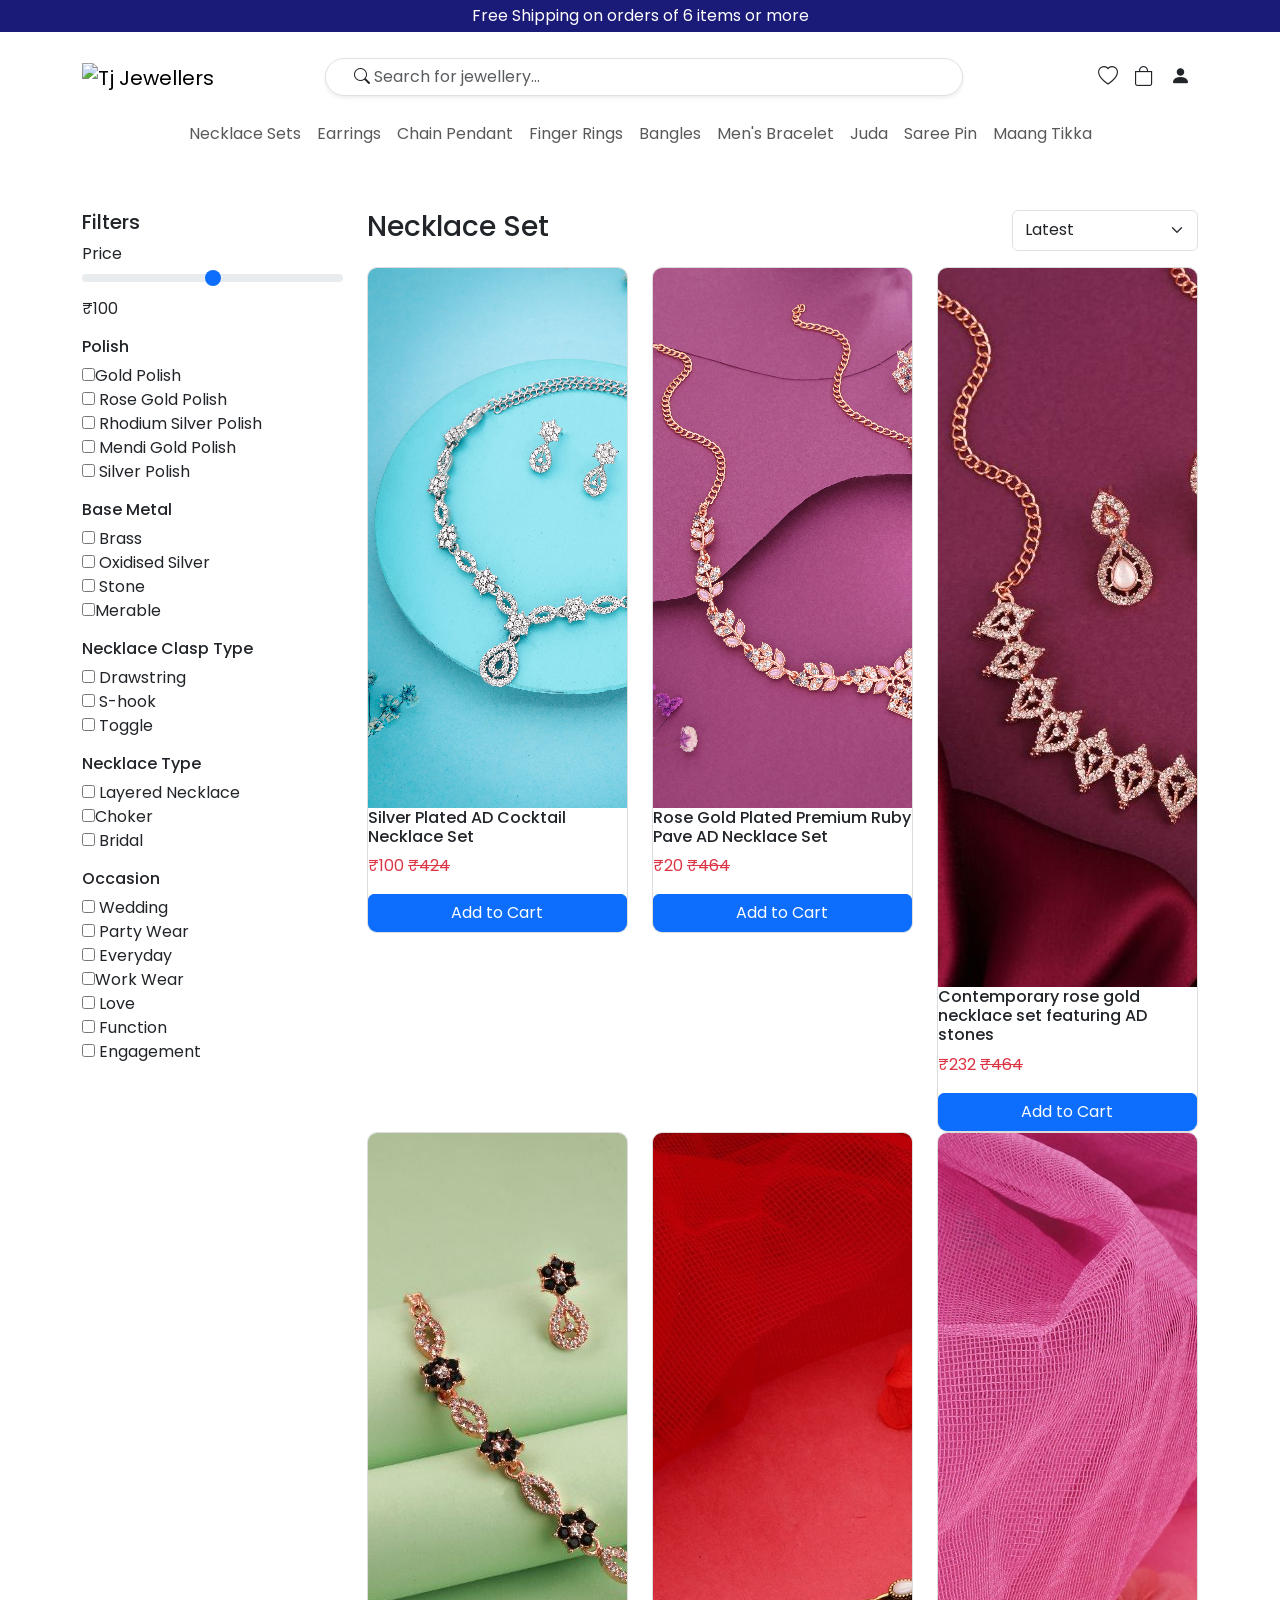
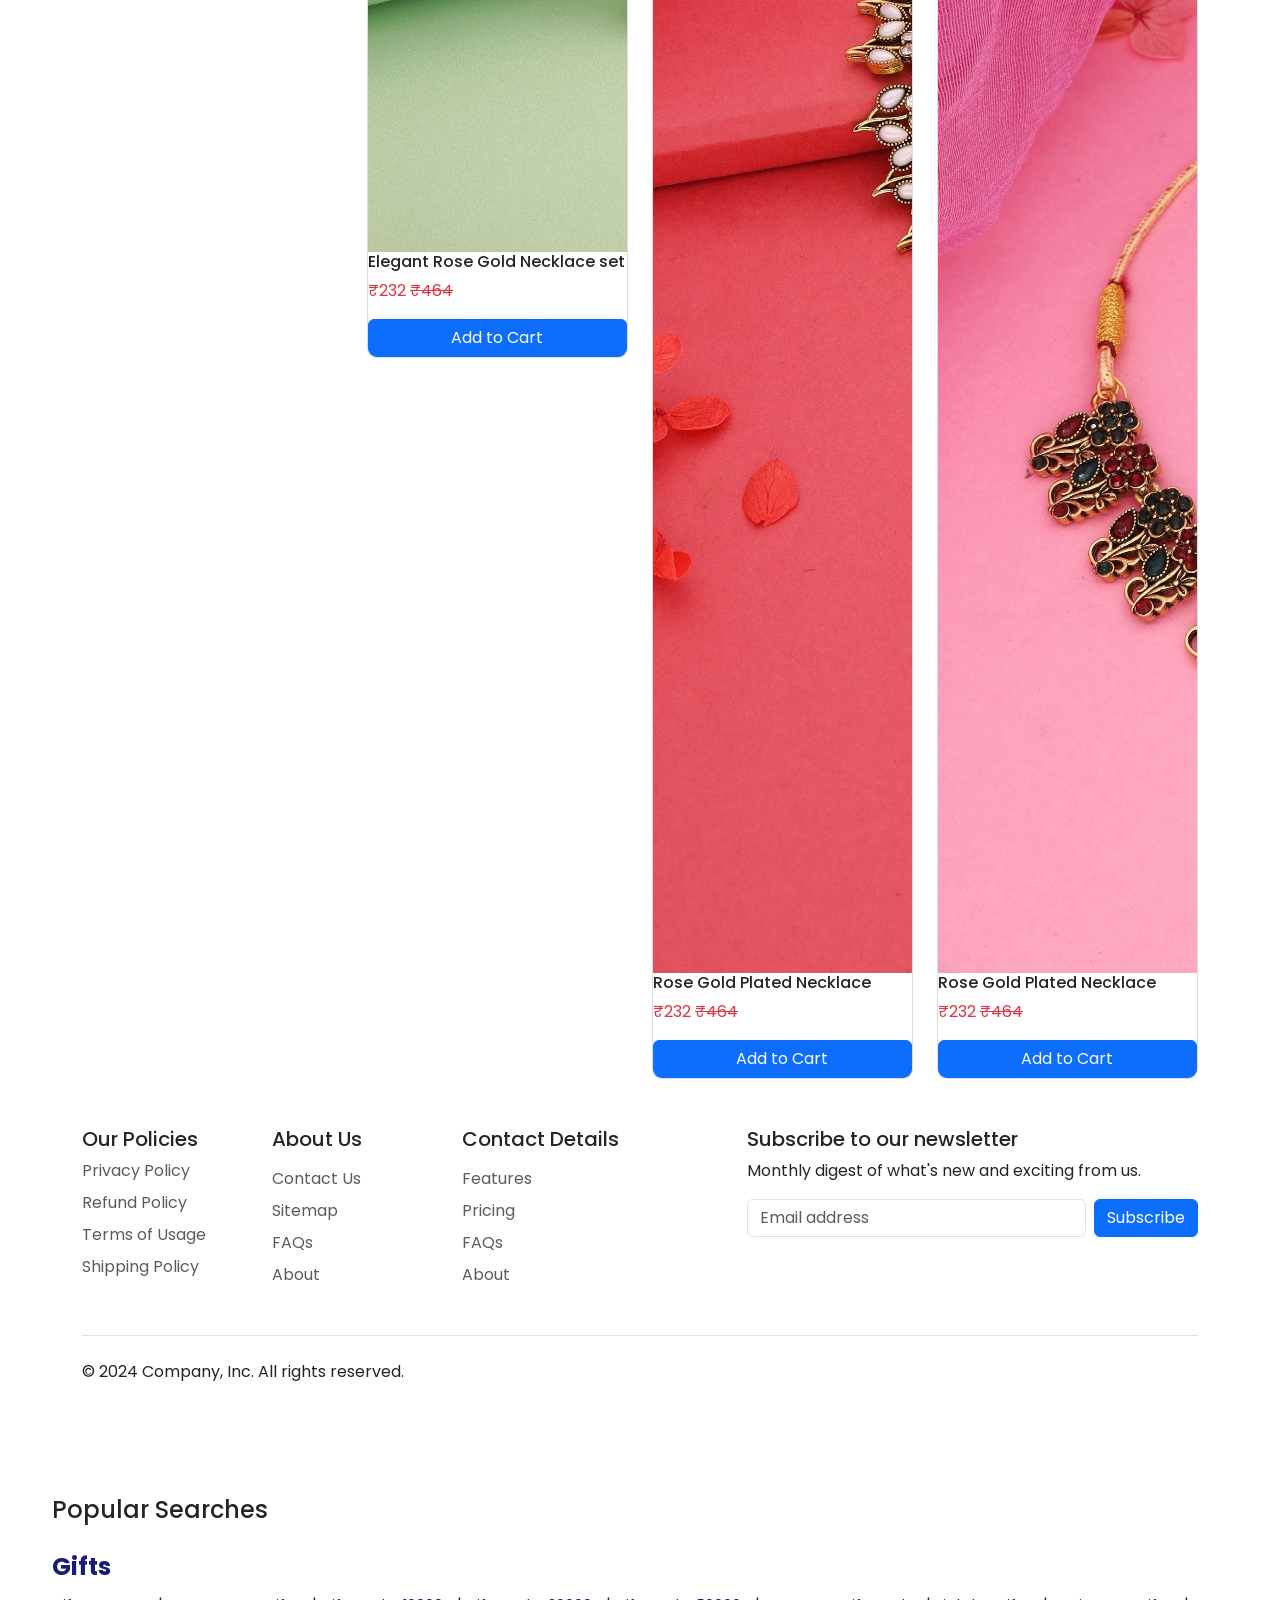
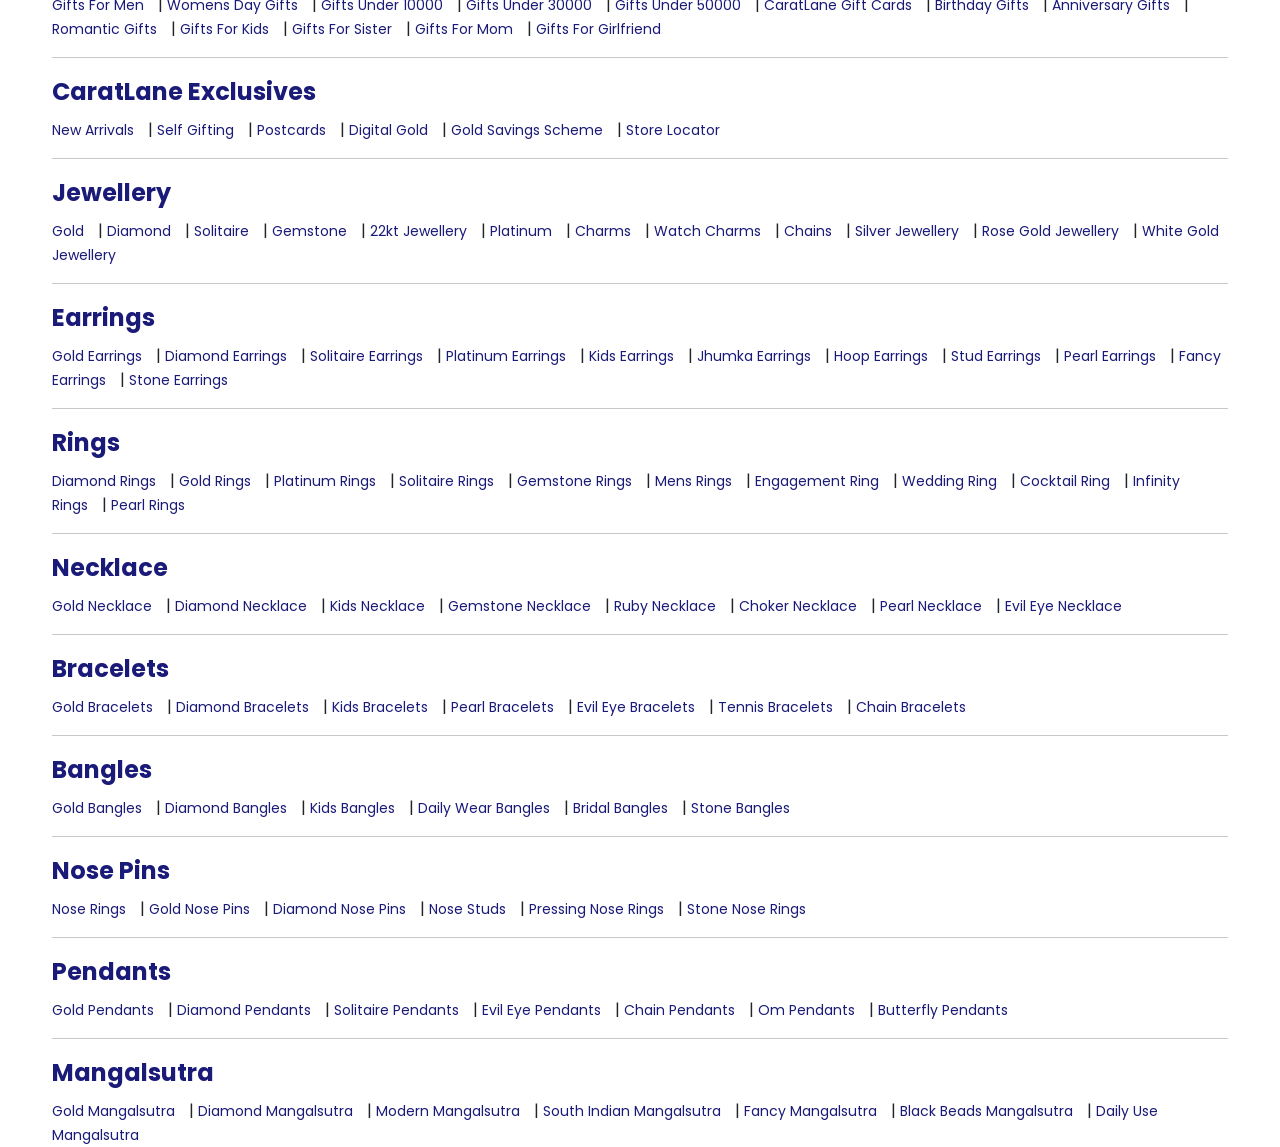
==== necklace.html @ 32003d8a "Add files via upload" ====
<!doctype html>
<html lang="en">

<head>
    <title>Necklace</title>
    <!-- Required meta tags -->
    <meta charset="utf-8" />
    <meta name="viewport" content="width=device-width, initial-scale=1, shrink-to-fit=no" />

    <!-- Bootstrap CSS v5.2.1 -->
    <link href="https://cdn.jsdelivr.net/npm/bootstrap@5.3.2/dist/css/bootstrap.min.css" rel="stylesheet"
        integrity="sha384-T3c6CoIi6uLrA9TneNEoa7RxnatzjcDSCmG1MXxSR1GAsXEV/Dwwykc2MPK8M2HN" crossorigin="anonymous" />

    <link href="https://cdn.jsdelivr.net/npm/bootstrap@5.3.2/dist/css/bootstrap.min.css" rel="stylesheet"
        integrity="sha384-T3c6CoIi6uLrA9TneNEoa7RxnatzjcDSCmG1MXxSR1GAsXEV/Dwwykc2MPK8M2HN" crossorigin="anonymous" />
    <link rel="stylesheet" href="https://cdn.jsdelivr.net/npm/bootstrap-icons@1.11.3/font/bootstrap-icons.min.css">

    <link rel="preconnect" href="https://fonts.googleapis.com">
    <link rel="preconnect" href="https://fonts.gstatic.com" crossorigin>
    <link
        href="https://fonts.googleapis.com/css2?family=Playfair+Display:ital,wght@0,400..900;1,400..900&family=Poppins:ital,wght@0,100;0,200;0,300;0,400;0,500;0,600;0,700;0,800;0,900;1,100;1,200;1,300;1,400;1,500;1,600;1,700;1,800;1,900&display=swap"
        rel="stylesheet">
    <link rel="stylesheet" href="header.css">
    <link rel="stylesheet" href="style.css">
    <link rel="stylesheet" href="products.css">
    <link rel="stylesheet" href="footer.css">


    <style>
        body {
            background-color: #fff;
        }

        .cart-container {
            text-align: center;
            margin-top: 50px;
        }

        .cart-icon {
            width: 150px;
            margin-bottom: 20px;
        }

        .cart-text {
            font-size: 20px;
            color: #333;
        }

        .cart-subtext {
            color: #777;
        }

        .btn-custom {
            background-color: rgb(49, 58, 179);
            color: white;
            border-radius: 5px;
            padding: 10px 20px;
            text-decoration: none;
        }

        .btn-custom:hover {
            background-color: rgb(33, 18, 111);
            color: white;
        }
    </style>
</head>

<body>
    <header>
        <div>
            <p class="navfree py-1 ">Free Shipping on orders of 6 items or more </p>
        </div>
        <nav class="navbar navbar-expand-lg sticky-top">
            <div class="container">
                <a class="navbar-brand " href="index.html"><img src="assets/logo.png" alt="Tj Jewellers"
                        class="logojewellerys"></a>
                <form class="d-flex search-box position-relative" onsubmit="return false;">
                    <input type="search" id="searchInput" class="form-control rounded-pill ps-5 border-gold shadow-sm"
                        placeholder="Search for jewellery..." onkeyup="showSuggestions()">
                    <button class="btn position-absolute start-0 top-50 translate-middle-y ms-3 text-gold" type="button"
                        onclick="redirectToPage()">
                        <i class="bi bi-search"></i>
                    </button>
                    <ul id="suggestionsList" class="suggestions-list"></ul>
                </form>

                <div class="nav-icons d-flex align-items-center">
                    <a class="nav-link mx-2 fs-5" href="wishlist.html"><i class="bi bi-heart"></i></a>
                    <a class="nav-link mx-2 fs-5" href="cart.html"><i class="bi bi-bag"></i></a>
                    <a class="nav-link mx-2 fs-5" href="#" data-bs-toggle="modal" data-bs-target="#authModal">
                        <i class="bi bi-person-fill"></i>
                    </a>
                </div>
            </div>
        </nav>

        <div class="modal fade" id="authModal" tabindex="-1" aria-labelledby="authModalLabel" aria-hidden="true">
            <div class="modal-dialog modal-dialog-centered">
                <div class="modal-content p-4 rounded-4">
                    <div class="modal-body text-center">
                        <h4 class="fw-bold">Your Account</h4>
                        <p class="text-muted mb-4">Access account &amp; manage your orders.</p>
                        <div class="d-flex justify-content-center gap-3">
                            <button class="btn btn-primary px-4 py-2 rounded"
                                onclick="window.location.href='signup.html'">Sign Up</button>
                            <button class="btn btn-login px-4 py-2 rounded"
                                onclick="window.location.href='login.html'">Log
                                In</button>
                        </div>
                    </div>
                </div>
            </div>
        </div>

        <nav class="navbar navbar-expand-lg sticky-lg-top mb-15 ">
            <div class="container">
                <div class="collapse navbar-collapse " id="navbarNav ">
                    <ul class="navbar-nav g-4">
                        <li class="nav-item dropdown">
                            <a class="nav-link dropdown" href="necklace.html" id="navbarDropdown" role="button">
                                necklace sets
                            </a>
                        </li>
                        <li class="nav-item dropdown">
                            <a class="nav-link dropdown" href="Earrings.html" id="navbarDropdown" role="button">
                                earrings
                            </a>
                        </li>
                        <li class="nav-item dropdown">
                            <a class="nav-link dropdown" href="pendant.html" id="navbarDropdown" role="button">
                                chain Pendant
                            </a>
                        </li>
                        <li class="nav-item dropdown">
                            <a class="nav-link dropdown" href="finger_ring.html" id="navbarDropdown" role="button">
                                finger rings
                            </a>
                        </li>
                        <li class="nav-item dropdown">
                            <a class="nav-link dropdown" href="bangles.html" id="navbarDropdown" role="button">
                                bangles
                            </a>
                        </li>
                        <li class="nav-item dropdown">
                            <a class="nav-link dropdown" href="bracelets.html" id="navbarDropdown" role="button">
                                men's bracelet
                            </a>
                        </li>
                        <li class="nav-item dropdown">
                            <a class="nav-link dropdown" href="juda.html" id="navbarDropdown" role="button">
                                juda
                            </a>
                        </li>
                        <li class="nav-item dropdown">
                            <a class="nav-link dropdown" href="saree.html" id="navbarDropdown" role="button">
                                saree pin
                            </a>
                        </li>
                        <li class="nav-item dropdown">
                            <a class="nav-link dropdown" href="maangtikka.html" id="navbarDropdown" role="button">
                                maang tikka
                            </a>
                        </li>
                    </ul>
                </div>
            </div>
        </nav>

    </header>
    <main>
        <!-- Carousel start -->
        <!-- <div id="carouselExampleAutoplaying" class="carousel slide" data-bs-ride="carousel">
            <div class="carousel-inner">
                <div class="carousel-item  active">
                    <img src="assets/.jpeg" class="d-block w-100" alt="...">
                </div>
            </div>
        </div> -->
        <!-- Carousel end -->
        <div class="container mt-4">
            <div class="row">
                <!-- Sidebar Filters -->

                <div class="container-fluid mt-4">
                    <div class="row">
                        <aside class="col-md-3 sidebar">
                            <h5>Filters</h5>
                            <label>Price</label>
                            <input type="range" class="form-range" min="100" max="5000" id="priceFilter">
                            <span id="priceValue">₹100</span>
                            <h6 class="mt-3">Polish</h6>
                            <div><input type="checkbox" class="polish-filter" value="Gold">Gold Polish</div>
                            <div><input type="checkbox" class="polish-filter" value="Silver"> Rose Gold Polish</div>
                            <div><input type="checkbox" class="polish-filter" value="Rose Gold"> Rhodium Silver Polish
                            </div>
                            <div><input type="checkbox" class="polish-filter" value="Rose Gold"> Mendi Gold Polish</div>
                            <div><input type="checkbox" class="polish-filter" value="Rose Gold"> Silver Polish</div>

                            <h6 class="mt-3">Base Metal</h6>
                            <div><input type="checkbox" class="base-filter" value="Brass"> Brass</div>
                            <div><input type="checkbox" class="base-filter" value="Oxidised Silver"> Oxidised Silver
                            </div>
                            <div><input type="checkbox" class="base-filter" value=" Stone"> Stone</div>
                            <div><input type="checkbox" class="base-filter" value=" Merable">Merable</div>

                            <h6 class="mt-3">Necklace Clasp Type</h6>
                            <div><input type="checkbox" class="base-filter" value="Drawstring"> Drawstring</div>
                            <div><input type="checkbox" class="base-filter" value="   S-hook"> S-hook</div>
                            <div><input type="checkbox" class="base-filter" value="  Toggle"> Toggle</div>

                            <h6 class="mt-3">Necklace Type</h6>
                            <div><input type="checkbox" class="base-filter" value=" Layered Necklace"> Layered Necklace
                            </div>
                            <div><input type="checkbox" class="base-filter" value="Choker">Choker</div>
                            <div><input type="checkbox" class="base-filter" value=" Bridal"> Bridal</div>

                            <h6 class="mt-3">Occasion</h6>
                            <div><input type="checkbox" class="base-filter" value=" Wedding"> Wedding</div>
                            <div><input type="checkbox" class="base-filter" value=" Party Wear"> Party Wear</div>
                            <div><input type="checkbox" class="base-filter" value=" Everyday"> Everyday</div>
                            <div><input type="checkbox" class="base-filter" value=" Work Wear">Work Wear</div>
                            <div><input type="checkbox" class="base-filter" value=" Love"> Love</div>
                            <div><input type="checkbox" class="base-filter" value="Function"> Function</div>
                            <div><input type="checkbox" class="base-filter" value=" Engagement"> Engagement</div>
                        </aside>
                        <main class="col-md-9">
                            <div class="d-flex justify-content-between">
                                <h3>Necklace Set</h3>
                                <select class="form-select w-auto" id="sortOptions">
                                    <option value="latest">Latest</option>
                                    <option value="low">Price: Low to High</option>
                                    <option value="high">Price: High to Low</option>
                                    <option value="high">Discount</option>
                                </select>
                            </div>
                            <div class="row mt-3" id="productGrid">
                                <div class="col-md-4 product-item" data-price="233" data-polish="Silver">
                                    <div class="product-card">
                                        <a href="view.html">
                                            <img src="assets/1718161623889.jpeg" alt="Necklace">
                                        </a>
                                        <h6>Silver Plated AD Cocktail Necklace Set</h6>
                                        <p class="text-danger">₹100 <del>₹424</del></p>
                                        <button class="btn btn-primary w-100 add-to-cart" data-name="Silver Necklace"
                                            data-price="233">Add to Cart</button>

                                    </div>
                                </div>
                                <div class="col-md-4 product-item" data-price="232" data-polish="Rose Gold">
                                    <div class="product-card">
                                        <a href="view.html">
                                            <img src="assets/1718106535475.jpeg" alt="Necklace">
                                        </a>
                                        <h6>Rose Gold Plated Premium Ruby Pave AD Necklace Set</h6>
                                        <p class="text-danger">₹20 <del>₹464</del></p>
                                        <button class="btn btn-primary w-100 add-to-cart" data-name="Silver Necklace"
                                            data-price="233">Add to Cart</button>

                                    </div>
                                </div>
                                <div class="col-md-4 product-item" data-price="232" data-polish="Rose Gold">
                                    <div class="product-card">
                                        <a href="view.html">
                                            <img src="assets/1711022791462.jpeg" alt="Necklace">
                                        </a>
                                        <h6>Contemporary rose gold necklace set featuring AD
                                            stones</h6>
                                        <p class="text-danger">₹232 <del>₹464</del></p>
                                        <button class="btn btn-primary w-100 add-to-cart" data-name="Silver Necklace"
                                            data-price="233">Add to Cart</button>

                                    </div>
                                </div>
                                <div class="col-md-4 product-item" data-price="232" data-polish="Rose Gold">
                                    <div class="product-card">
                                        <a href="view.html">
                                            <img src="assets/1711105736146.jpeg" alt="Necklace">
                                        </a>
                                        <h6>Elegant Rose Gold Necklace set </h6>
                                        <p class="text-danger">₹232 <del>₹464</del></p>
                                        <button class="btn btn-primary w-100 add-to-cart" data-name="Silver Necklace"
                                            data-price="233">Add to Cart</button>

                                    </div>
                                </div>
                                <div class="col-md-4 product-item" data-price="232" data-polish="Rose Gold">
                                    <div class="product-card">
                                        <a href="view.html">
                                            <img src="assets/1714644822467.jpeg" alt="Necklace">
                                        </a>
                                        <h6>Rose Gold Plated Necklace</h6>
                                        <p class="text-danger">₹232 <del>₹464</del></p>
                                        <button class="btn btn-primary w-100 add-to-cart" data-name="Silver Necklace"
                                            data-price="233">Add to Cart</button>

                                    </div>
                                </div>
                                <div class="col-md-4 product-item" data-price="232" data-polish="Rose Gold">
                                    <div class="product-card">
                                        <a href="view.html">
                                            <img src="assets/1714650847467.jpeg" alt="Necklace">
                                        </a>
                                        <h6>Rose Gold Plated Necklace</h6>
                                        <p class="text-danger">₹232 <del>₹464</del></p>
                                        <button class="btn btn-primary w-100 add-to-cart" data-name="Silver Necklace"
                                            data-price="233">Add to Cart</button>

                                    </div>
                                </div>
                            </div>
                        </main>
                    </div>
                </div>
    </main>
    <footer>
        <!-- place footer here -->
        <div class="container">
            <footer class="py-5">
                <div class="row">
                    <div class="col-6 col-md-2 mb-3">
                        <h5>Our Policies</h5>
                        <ul class="nav flex-column">
                            <li class="nav-item mb-2"><a href="#" class="nav-link p-0 text-body-secondary">Privacy
                                    Policy</a></li>
                            <li class="nav-item mb-2"><a href="#" class="nav-link p-0 text-body-secondary">Refund
                                    Policy</a>
                            </li>
                            <li class="nav-item mb-2"><a href="#" class="nav-link p-0 text-body-secondary">Terms of
                                    Usage</a></li>
                            <li class="nav-item mb-2"><a href="#" class="nav-link p-0 text-body-secondary">Shipping
                                    Policy</a></li>
                        </ul>
                    </div>

                    <div class="col-6 col-md-2 mb-3">
                        <h5>About Us</h5>
                        <ul class="nav flex-column">
                            <li class="nav-item mb-2"><a href="#" class="nav-link p-0 text-body-secondary"></a></li>
                            <li class="nav-item mb-2"><a href="#" class="nav-link p-0 text-body-secondary">Contact
                                    Us </a>
                            </li>
                            <li class="nav-item mb-2"><a href="#" class="nav-link p-0 text-body-secondary">Sitemap</a>
                            </li>
                            <li class="nav-item mb-2"><a href="#" class="nav-link p-0 text-body-secondary">FAQs</a>
                            </li>
                            <li class="nav-item mb-2"><a href="#" class="nav-link p-0 text-body-secondary">About</a>
                            </li>
                        </ul>
                    </div>

                    <div class="col-6 col-md-2 mb-3">
                        <h5>Contact Details</h5>
                        <ul class="nav flex-column">
                            <li class="nav-item mb-2"><a href="#" class="nav-link p-0 text-body-secondary"> </a>
                            </li>
                            <li class="nav-item mb-2"><a href="#" class="nav-link p-0 text-body-secondary">Features</a>
                            </li>
                            <li class="nav-item mb-2"><a href="#" class="nav-link p-0 text-body-secondary">Pricing</a>
                            </li>
                            <li class="nav-item mb-2"><a href="#" class="nav-link p-0 text-body-secondary">FAQs</a>
                            </li>
                            <li class="nav-item mb-2"><a href="#" class="nav-link p-0 text-body-secondary">About</a>
                            </li>
                        </ul>
                    </div>

                    <div class="col-md-5 offset-md-1 mb-3">
                        <form>
                            <h5>Subscribe to our newsletter</h5>
                            <p>Monthly digest of what's new and exciting from us.</p>
                            <div class="d-flex flex-column flex-sm-row w-100 gap-2">
                                <label for="newsletter1" class="visually-hidden">Email address</label>
                                <input id="newsletter1" type="text" class="form-control" placeholder="Email address"
                                    autocomplete="off">
                                <button class="btn btn-primary" type="button">Subscribe</button>
                            </div>
                        </form>
                    </div>
                </div>

                <div class="d-flex flex-column flex-sm-row justify-content-between py-4 my-4 border-top">
                    <p>© 2024 Company, Inc. All rights reserved.</p>
                    <ul class="list-unstyled d-flex">
                        <li class="ms-3"><a class="link-body-emphasis" href="#"><svg class="bi" width="24" height="24">
                                    <use xlink:href="#twitter"></use>
                                </svg></a></li>
                        <li class="ms-3"><a class="link-body-emphasis" href="#"><svg class="bi" width="24" height="24">
                                    <use xlink:href="#instagram"></use>
                                </svg></a></li>
                        <li class="ms-3"><a class="link-body-emphasis" href="#"><svg class="bi" width="24" height="24">
                                    <use xlink:href="#facebook"></use>
                                </svg></a></li>
                    </ul>
                </div>
            </footer>
        </div>

        <div class="container popular-searches ">
            <h4 class="mb-4">Popular Searches</h4>

            <!-- Gifts Section -->
            <div>
                <div class="section-title">Gifts</div>
                <div class="search-links">
                    <a href="#">Gifts For Men</a> |
                    <a href="#">Womens Day Gifts</a> |
                    <a href="#">Gifts Under 10000</a> |
                    <a href="#">Gifts Under 30000</a> |
                    <a href="#">Gifts Under 50000</a> |
                    <a href="#">CaratLane Gift Cards</a> |
                    <a href="#">Birthday Gifts</a> |
                    <a href="#">Anniversary Gifts</a> |
                    <a href="#">Romantic Gifts</a> |
                    <a href="#">Gifts For Kids</a> |
                    <a href="#">Gifts For Sister</a> |
                    <a href="#">Gifts For Mom</a> |
                    <a href="#">Gifts For Girlfriend</a>
                </div>
                <hr>
            </div>

            <!-- CaratLane Exclusives -->
            <div>
                <div class="section-title">CaratLane Exclusives</div>
                <div class="search-links">
                    <a href="#">New Arrivals</a> |
                    <a href="#">Self Gifting</a> |
                    <a href="#">Postcards</a> |
                    <a href="#">Digital Gold</a> |
                    <a href="#">Gold Savings Scheme</a> |
                    <a href="#">Store Locator</a>
                </div>
                <hr>
            </div>

            <!-- Jewellery Section -->
            <div>
                <div class="section-title">Jewellery</div>
                <div class="search-links">
                    <a href="#">Gold</a> |
                    <a href="#">Diamond</a> |
                    <a href="#">Solitaire</a> |
                    <a href="#">Gemstone</a> |
                    <a href="#">22kt Jewellery</a> |
                    <a href="#">Platinum</a> |
                    <a href="#">Charms</a> |
                    <a href="#">Watch Charms</a> |
                    <a href="#">Chains</a> |
                    <a href="#">Silver Jewellery</a> |
                    <a href="#">Rose Gold Jewellery</a> |
                    <a href="#">White Gold Jewellery</a>
                </div>
                <hr>
            </div>

            <!-- Earrings Section -->
            <div>
                <div class="section-title">Earrings</div>
                <div class="search-links">
                    <a href="#">Gold Earrings</a> |
                    <a href="#">Diamond Earrings</a> |
                    <a href="#">Solitaire Earrings</a> |
                    <a href="#">Platinum Earrings</a> |
                    <a href="#">Kids Earrings</a> |
                    <a href="#">Jhumka Earrings</a> |
                    <a href="#">Hoop Earrings</a> |
                    <a href="#">Stud Earrings</a> |
                    <a href="#">Pearl Earrings</a> |
                    <a href="#">Fancy Earrings</a> |
                    <a href="#">Stone Earrings</a>
                </div>
                <hr>
            </div>

            <!-- Rings Section -->
            <div>
                <div class="section-title">Rings</div>
                <div class="search-links">
                    <a href="#">Diamond Rings</a> |
                    <a href="#">Gold Rings</a> |
                    <a href="#">Platinum Rings</a> |
                    <a href="#">Solitaire Rings</a> |
                    <a href="#">Gemstone Rings</a> |
                    <a href="#">Mens Rings</a> |
                    <a href="#">Engagement Ring</a> |
                    <a href="#">Wedding Ring</a> |
                    <a href="#">Cocktail Ring</a> |
                    <a href="#">Infinity Rings</a> |
                    <a href="#">Pearl Rings</a>
                </div>
                <hr>
            </div>

            <!-- Necklace Section -->
            <div>
                <div class="section-title">Necklace</div>
                <div class="search-links">
                    <a href="#">Gold Necklace</a> |
                    <a href="#">Diamond Necklace</a> |
                    <a href="#">Kids Necklace</a> |
                    <a href="#">Gemstone Necklace</a> |
                    <a href="#">Ruby Necklace</a> |
                    <a href="#">Choker Necklace</a> |
                    <a href="#">Pearl Necklace</a> |
                    <a href="#">Evil Eye Necklace</a>
                </div>
                <hr>
            </div>

            <!-- Bracelets Section -->
            <div>
                <div class="section-title">Bracelets </div>
                <div class="search-links">
                    <a href="#">Gold Bracelets</a> |
                    <a href="#">Diamond Bracelets</a> |
                    <a href="#">Kids Bracelets</a> |
                    <a href="#">Pearl Bracelets</a> |
                    <a href="#">Evil Eye Bracelets</a> |
                    <a href="#">Tennis Bracelets</a> |
                    <a href="#">Chain Bracelets</a>
                </div>
                <hr>
            </div>

            <!-- Bangles Section -->
            <div>
                <div class="section-title">Bangles</div>
                <div class="search-links">
                    <a href="#">Gold Bangles</a> |
                    <a href="#">Diamond Bangles</a> |
                    <a href="#">Kids Bangles</a> |
                    <a href="#">Daily Wear Bangles</a> |
                    <a href="#">Bridal Bangles</a> |
                    <a href="#">Stone Bangles</a>
                </div>
                <hr>
            </div>

            <!-- Nose Pins Section -->
            <div>
                <div class="section-title">Nose Pins</div>
                <div class="search-links">
                    <a href="#">Nose Rings</a> |
                    <a href="#">Gold Nose Pins</a> |
                    <a href="#">Diamond Nose Pins</a> |
                    <a href="#">Nose Studs</a> |
                    <a href="#">Pressing Nose Rings</a> |
                    <a href="#">Stone Nose Rings</a>
                </div>
                <hr>
            </div>

            <!-- Pendants Section -->
            <div>
                <div class="section-title"> Pendants</div>
                <div class="search-links">
                    <a href="#">Gold Pendants</a> |
                    <a href="#">Diamond Pendants</a> |
                    <a href="#">Solitaire Pendants</a> |
                    <a href="#">Evil Eye Pendants</a> |
                    <a href="#">Chain Pendants</a> |
                    <a href="#">Om Pendants</a> |
                    <a href="#">Butterfly Pendants</a>
                </div>
                <hr>
            </div>

            <!-- Mangalsutra Section -->
            <div>
                <div class="section-title">Mangalsutra</div>
                <div class="search-links">
                    <a href="#">Gold Mangalsutra</a> |
                    <a href="#">Diamond Mangalsutra</a> |
                    <a href="#">Modern Mangalsutra</a> |
                    <a href="#">South Indian Mangalsutra</a> |
                    <a href="#">Fancy Mangalsutra</a> |
                    <a href="#">Black Beads Mangalsutra</a> |
                    <a href="#">Daily Use Mangalsutra</a>
                </div>
            </div>
        </div>

    </footer>
    <!-- Bootstrap JavaScript Libraries -->
    <script src="https://cdn.jsdelivr.net/npm/@popperjs/core@2.11.8/dist/umd/popper.min.js"
        integrity="sha384-I7E8VVD/ismYTF4hNIPjVp/Zjvgyol6VFvRkX/vR+Vc4jQkC+hVqc2pM8ODewa9r"
        crossorigin="anonymous"></script>

    <script src="https://cdn.jsdelivr.net/npm/bootstrap@5.3.2/dist/js/bootstrap.min.js"
        integrity="sha384-BBtl+eGJRgqQAUMxJ7pMwbEyER4l1g+O15P+16Ep7Q9Q+zqX6gSbd85u4mG4QzX+"
        crossorigin="anonymous"></script>
</body>

</html>
---- header.css ----
/* Ensure navbar is properly aligned on mobile */
.navbar-nav {
    text-align: center;
    width: 100%;
}

.navbar-toggler {
    border: none;
}

/* Adjust search box */
.search-box {
    width: 60%;

}

.search-box input {
    width: 100%;
}

/* Fix navigation links on small screens */
.navbar-nav {
    display: flex;
    flex-wrap: wrap;
    justify-content: center;
}

/* Responsive - Mobile view */
@media (max-width: 576px) {
    .top-bar {
        flex-direction: row-reverse;
        justify-content: space-between;
    }

    .logojewellerys {
        width: 60px;
        height: 45px;
        /* border: 2px solid #000; */
        margin: 0;
        padding: 0;
        /* max-height: 50px; */
    }

    .nav-icons {
        position: absolute;
        right: 10px;
        top: 10px;
    }

    .search-box {
        position: absolute;
        text-align: center;
        width: 90%;
        padding-top: 2px;

    }


}

@media (min-width: 577px) and (max-width: 991px) {
    .navbar-nav {
        flex-direction: column;
        align-items: flex-start;
    }

    .nav-icons {
        justify-content: center;
    }

    .logojewellerys {
        max-height: 60px;
    }
}
---- style.css ----
/* General Styles */
  * {
    box-sizing: border-box;
    margin: 0;
    padding: 0;
  }
:root {
  --primary-font:"Poppins", sans-serif;;
  --secondary-font: 'Montserrat', sans-serif;
  --primary-color: #fff;
  --secondary-color: #000;
   --navbackground-color: rgb(26, 26, 120);
}

/* navbar start */
.navfree{
  background-color: var(--navbackground-color);
    color: var(--primary-color);
    text-align: center;
}
/* navbar end  */


.navbar-nav .nav-item{
  font-family: var(--primary-font);
  font-size: 16px;
  color: var(--primary-color);
  text-transform:capitalize;
}

.logojewellerys{
  border:  1 px solid var(--primary-color);
  height: 70px;
  width: 60x;
}
 /* Shop By Categories Start */
 .dropdown-content {
   color: black;
   padding: 12px 16px;
   text-decoration: none;
   display: block;
   text-align: left;
 }

 .dropdown:hover .dropdown-content {
   display: block;
 }


 body {
   background-color: var(--primary-color);
   font-family: var(--primary-font);
 }

 .category-card {
   position: relative;
   text-align: center;
   background:var(--primary-color);
   padding: 10px;
   border-radius: 10px;
   box-shadow: 0 2px 10px rgba(0, 0, 0, 0.1);
   transition: transform 0.3s ease-in-out;
 }

 .category-card img {
   border-radius: 10px;
   width: 100%;
   height: 180px;
   object-fit: cover;
 }

 .category-card p {
   margin-top: 10px;
   font-weight: bold;
 }

 .category-card:hover {
   transform: translateY(-5px);
 }

 @media (min-width: 768px) and (max-width: 991.98px) {
   .category-card {
     height: 100%;
     padding: 15px;
   }

   .category-card img {
     height: 160px;
   }

   .category-card p {
     font-size: 1rem;
   }

   .category-card .btn {
     font-size: 0.8rem;
     padding: 4px 10px;
   }

   .row.g-3 {
     --bs-gutter-x: 1rem;
     --bs-gutter-y: 1rem;
   }
 }

 @media (min-width: 768px) and (max-width: 991.98px) {
   .hide-on-tablet {
     display: none !important;
   }
 }
 /* Shop By Categories End */


/* free shipping  section start */
body {
  font-family: var(--primary-font)
}
.benefits {
  display: flex;
  flex-wrap: wrap;
  /* Wrap items on smaller screens */
  justify-content: center;
  /* Center items */
  align-items: center;
  background-color: #e1dddceb;
  padding: 20px;
  gap: 20px;
  /* Space between items */
}

.benefit-item {
  display: flex;
  flex-direction: column;
  /* Stack icon + text */
  align-items: center;
  text-align: center;
  color: #000;
  width: 140px;
  /* Fixed width for consistent layout */
}

.benefit-item img {
  width: 50px;
  height: 50px;
  margin-bottom: 8px;
}

.divider {
  display: none;
  /* Remove dividers across all views */
}

/* Optional: make icons slightly smaller on mobile */
@media (max-width: 576px) {
  .benefit-item {
    width: 35%;
    /* 2 items per row */
  }
}
/* free shipping  section End */


/* video start Studio */
body {
  font-family: var(--primary-font);
  /* text-align: center; */
  background-color: var(--primary-color);
}

.carousel-title {
  font-size: 24px;
  margin: 20px 0;
  font-weight: bold;
}

.carousel-container {
  display: flex;
  /* align-items: center; */
  justify-content: center;
  position: relative;
  max-width: 900px;
  margin: auto;
  height: 400px;
}

.carousel {
  display: flex;
  justify-content: center;
  align-items: center;
  position: relative;
  width: 100%;
  overflow: hidden;
}

.card {
  position: absolute;
  width: 250px;
  height: 350px;
  transition: transform 0.5s ease-in-out, opacity 0.5s;
  border-radius: 10px;
  box-shadow: 0px 5px 15px rgba(0, 0, 0, 0.2);
  background: var(--primary-color);
  opacity: 0.5;
}

.card video {
  width: 100%;
  height: 100%;
  border-radius: 10px;
  object-fit: cover;

}

.card.active {
  transform: scale(1.2);
  opacity: 1;
  z-index: 2;
}

.card:nth-child(1) {
  transform: translateX(-220px) scale(0.9);
  z-index: 1;
}

.card:nth-child(2) {
  transform: translateX(-110px) scale(1);
  z-index: 2;
}

.card:nth-child(3) {
  transform: translateX(0px) scale(1.2);
  z-index: 3;
}

.card:nth-child(4) {
  transform: translateX(110px) scale(1);
  z-index: 2;
}

.card:nth-child(5) {
  transform: translateX(220px) scale(0.9);
  z-index: 1;
}

.view-btn {
  position: absolute;
  bottom: 10px;
  left: 50%;
  transform: translateX(-50%);
  background: #00aaff;
  color: var(--primary-color);
  border: none;
  cursor: pointer;
  font-size: 14px;
  padding: 5px 10px;
  border-radius: 5px;
  opacity: 0;
  transition: opacity 0.3s;
}

.card.active .view-btn {
  opacity: 1;
}

.nav-btn {
  position: absolute;
  background: rgba(0, 0, 0, 0.6);
  color: var(--primary-color);
  border: none;
  cursor: pointer;
  font-size: 24px;
  padding: 10px 15px;
  border-radius: 50%;
  top: 50%;
  transform: translateY(-50%);
  z-index: 5;
}

#prevBtn {
  left: 10px;
}

#nextBtn {
  right: 10px;
}

.nav-btn:hover {
  background: rgba(0, 0, 0, 0.8);
}

/* Responsive */
@media (max-width: 768px) {
  .carousel-container {
    height: 300px;
  }

  .card {
    width: 200px;
    height: 280px;
  }

  .card:nth-child(1) {
    transform: translateX(-180px) scale(0.8);
  }

  .card:nth-child(2) {
    transform: translateX(-90px) scale(1);
  }

  .card:nth-child(3) {
    transform: translateX(0px) scale(1.2);
  }

  .card:nth-child(4) {
    transform: translateX(90px) scale(1);
  }

  .card:nth-child(5) {
    transform: translateX(180px) scale(0.8);
  }
}
/* video end */


/* New Arrial Section Start */
.product-card {
  border: 1px solid #ddd;
  border-radius: 10px;
  overflow: hidden;
  transition: transform 0.3s ease;
}

.product-card:hover {
  transform: scale(1.05);
}

.product-image img {
  width: 100%;
  height: auto;
  border-bottom: 1px solid #ddd;
}

.product-info {
  padding: 15px;
}

.product-title {
  font-size: 16px;
  font-weight: bold;
  color: #333;
}

.product-price {
  color: #d9534f;
  font-size: 18px;
  font-weight: bold;
}

.old-price {
  text-decoration: line-through;
  color: #888;
  font-size: 14px;
}

.discount {
  color: green;
  font-size: 14px;
  font-weight: bold;
}

.star-rating {
  color: gold;
}

.view-all {
  float: right;
  color: #000;
  font-weight: bold;
  text-decoration: none;
}

.view-all:hover {
  text-decoration: underline;
}

/* New Arrial Section End */


/* Traditional Jewellery section Start  */
/* body {
  background-color: #fffaf5;
} */

.section-title {
  text-align: center;
  font-size: 24px;
  font-weight: bold;
  margin-bottom: 10px;
}

.underline {
  width: 60px;
  height: 3px;
  background-color: #c49b63;
  margin: 5px auto;
}

.jewelry-card {
  position: relative;
  overflow: hidden;
  border-radius: 10px;
  transition: transform 0.3s ease-in-out;
}

.jewelry-card:hover {
  transform: scale(1.05);
}

.jewelry-card img {
  width: 100%;
  height: auto;
  border-radius: 10px;
}

.jewelry-card img {
  width: 100%;
  height: auto;
  border-radius: 10px;

}
/* Traditional Jewellery section End */


/* popular-searches start */
.popular-searches {
  /* padding: 40px 20px; */
  max-width: 1200px;
  margin: auto;
}

.section-title {
  font-weight: bold;
  /* font-size: 150px; */
  color: rgb(26, 26, 120);
  /* Purple color */
  margin-bottom: 8px;
  /* margin-right: 100px; */
  text-align: left;
}

.search-links a {
  color: rgb(26, 26, 120);
  text-decoration: none;
  font-size: 14px;
  margin-right: 10px;
}

.search-links a:hover {
  text-decoration: underline;
}

.search-links a:hover {
  text-decoration: underline;
}

/* popular-searches end */



/* Media Queries */
/* Ensure navbar is properly aligned on mobile */
.navbar-nav {
  text-align: center;
  width: 100%;
}

.navbar-toggler {
  border: none;
}

/* Adjust search box */
.search-box {
  width: 60%;

}

.search-box input {
  width: 100%;
}

/* Fix navigation links on small screens */
.navbar-nav {
  display: flex;
  flex-wrap: wrap;
  justify-content: center;
}

/* Responsive - Mobile view */
@media (max-width: 576px) {
  .top-bar {
    flex-direction: row-reverse;
    justify-content: space-between;
  }

  .logojewellerys {
    width: 55px;
    height: 45px;
    /* border: 2px solid #000; */
    margin: 0;
    padding: 0;
    /* max-height: 50px; */
  }

  .nav-icons {
    position: absolute;
    right: 10px;
    top: 10px;
  }

  .search-box {
    position: absolute;
    text-align: center;
    width: 90%;
    padding-top: 2px;

  }


}

@media (min-width: 577px) and (max-width: 991px) {
  .navbar-nav {
    flex-direction: column;
    align-items: flex-start;
  }

  .nav-icons {
    justify-content: center;
  }

  .logojewellerys {
    max-height: 60px;
  }
}

/* jewellery card start  */
/* ----- Default Styles (Mobile First Approach) ----- */
.jewelry-card {
  margin-bottom: 20px;
  text-align: center;
}

.jewelry-card img {
  width: 100%;
  height: auto;
  border-radius: 10px;
  transition: transform 0.3s ease;
}

.jewelry-card img:hover {
  transform: scale(1.05);
}

/* ----- Mobile Screens (max-width: 767px) ----- */
@media (max-width: 767px) {
  .jewelry-card img {
    border-radius: 8px;
  }

  .container {
    padding-left: 10px;
    padding-right: 10px;
  }
}

/* ----- Tablet Screens (min-width: 768px and max-width: 991px) ----- */
@media (min-width: 768px) and (max-width: 991px) {
  .jewelry-card img {
    border-radius: 12px;
  }
}

/* ----- Desktop Screens (min-width: 992px) ----- */
@media (min-width: 992px) {
  .jewelry-card img {
    border-radius: 15px;
  }
}

/* jewellery card end  */





/* footer responsive start  */
@media (max-width: 576px) {
  footer h5 {
    text-align: center;
  }

  footer ul {
    text-align: center;
    padding-left: 0;
  }

  footer .form-control,
  footer .btn {
    width: 100%;
  }

  footer .list-unstyled.d-flex {
    justify-content: center;
  }

  footer .d-flex.flex-sm-row.justify-content-between {
    flex-direction: column;
    align-items: center;
    text-align: center;
  }
}

/* footer responsive end  */
.video video {
  width: 100%;
  height: auto;
  display: block;
  object-fit: cover;
}

@media (max-width: 768px) {
  .video video {
    height: 200px;
    /* Tablet height */
  }
}

@media (max-width: 576px) {
  .video video {
    height: 150px;
    /* Mobile height */
  }
}
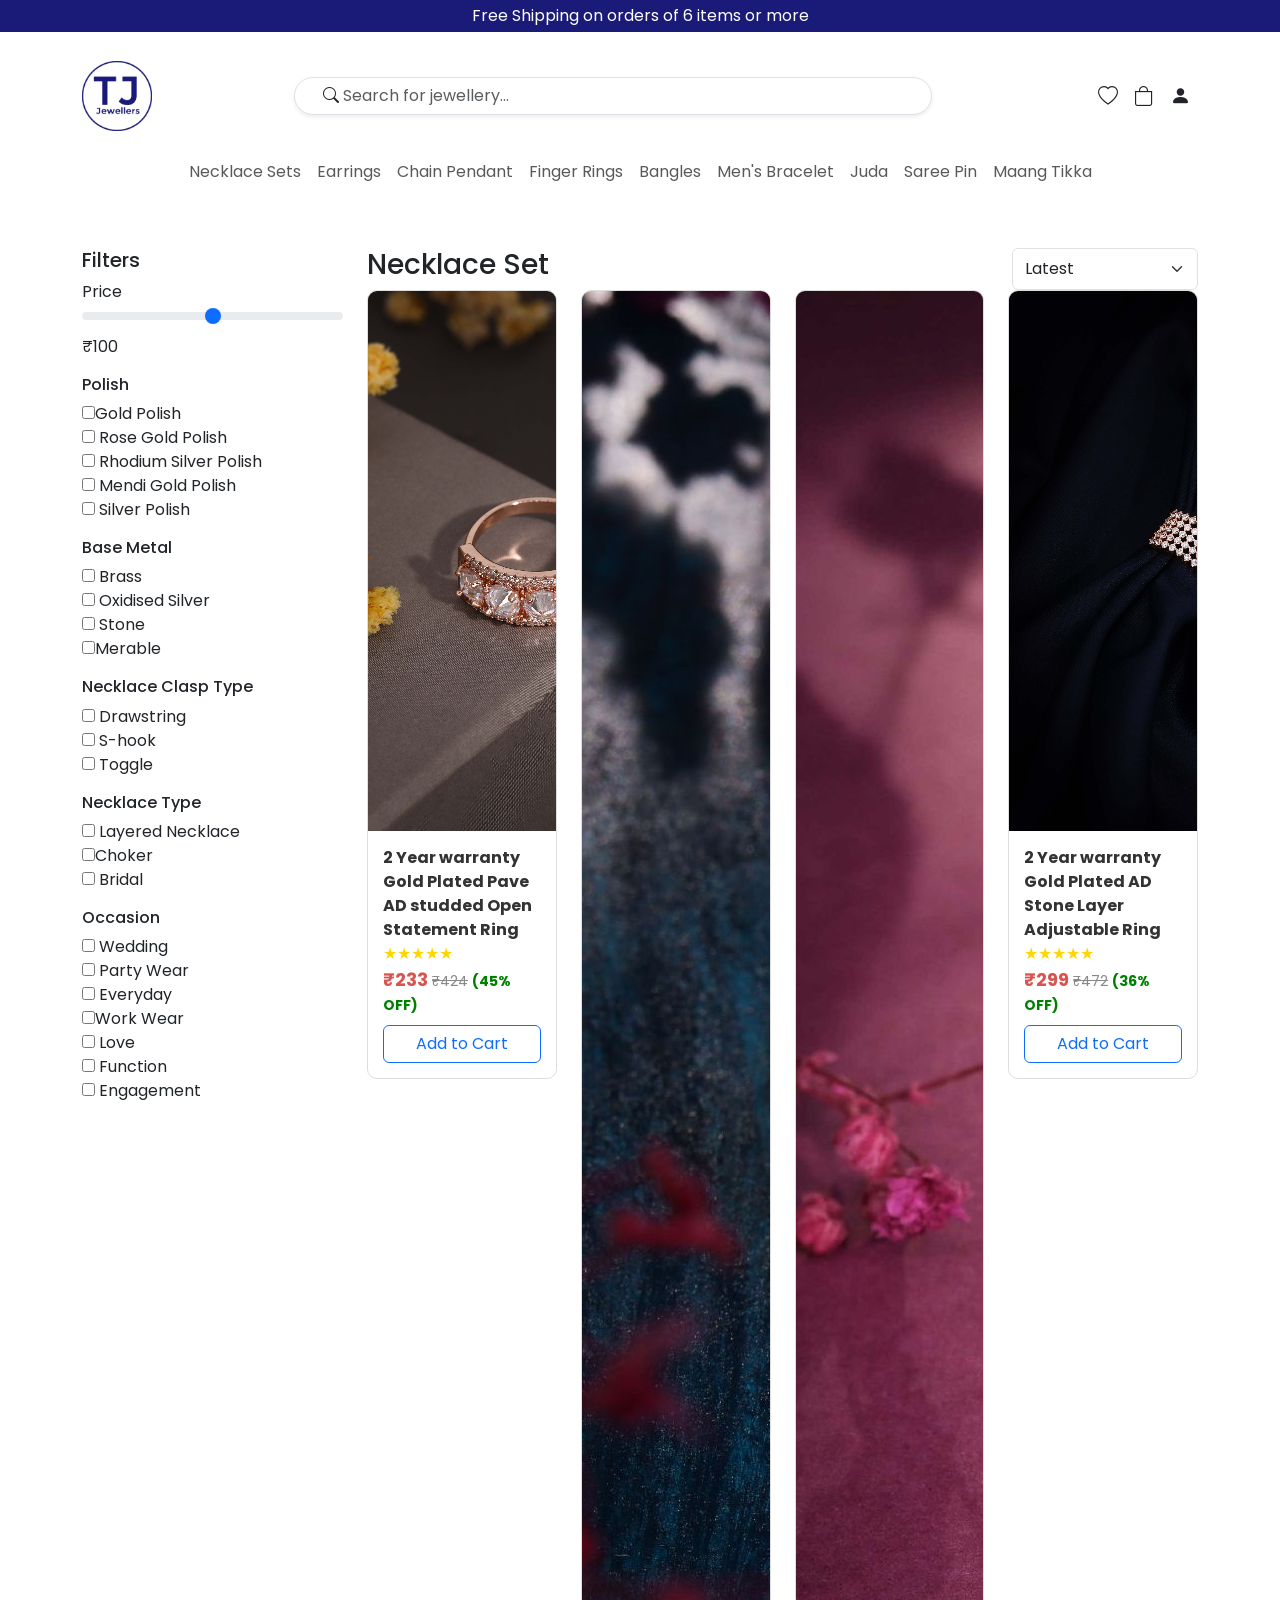
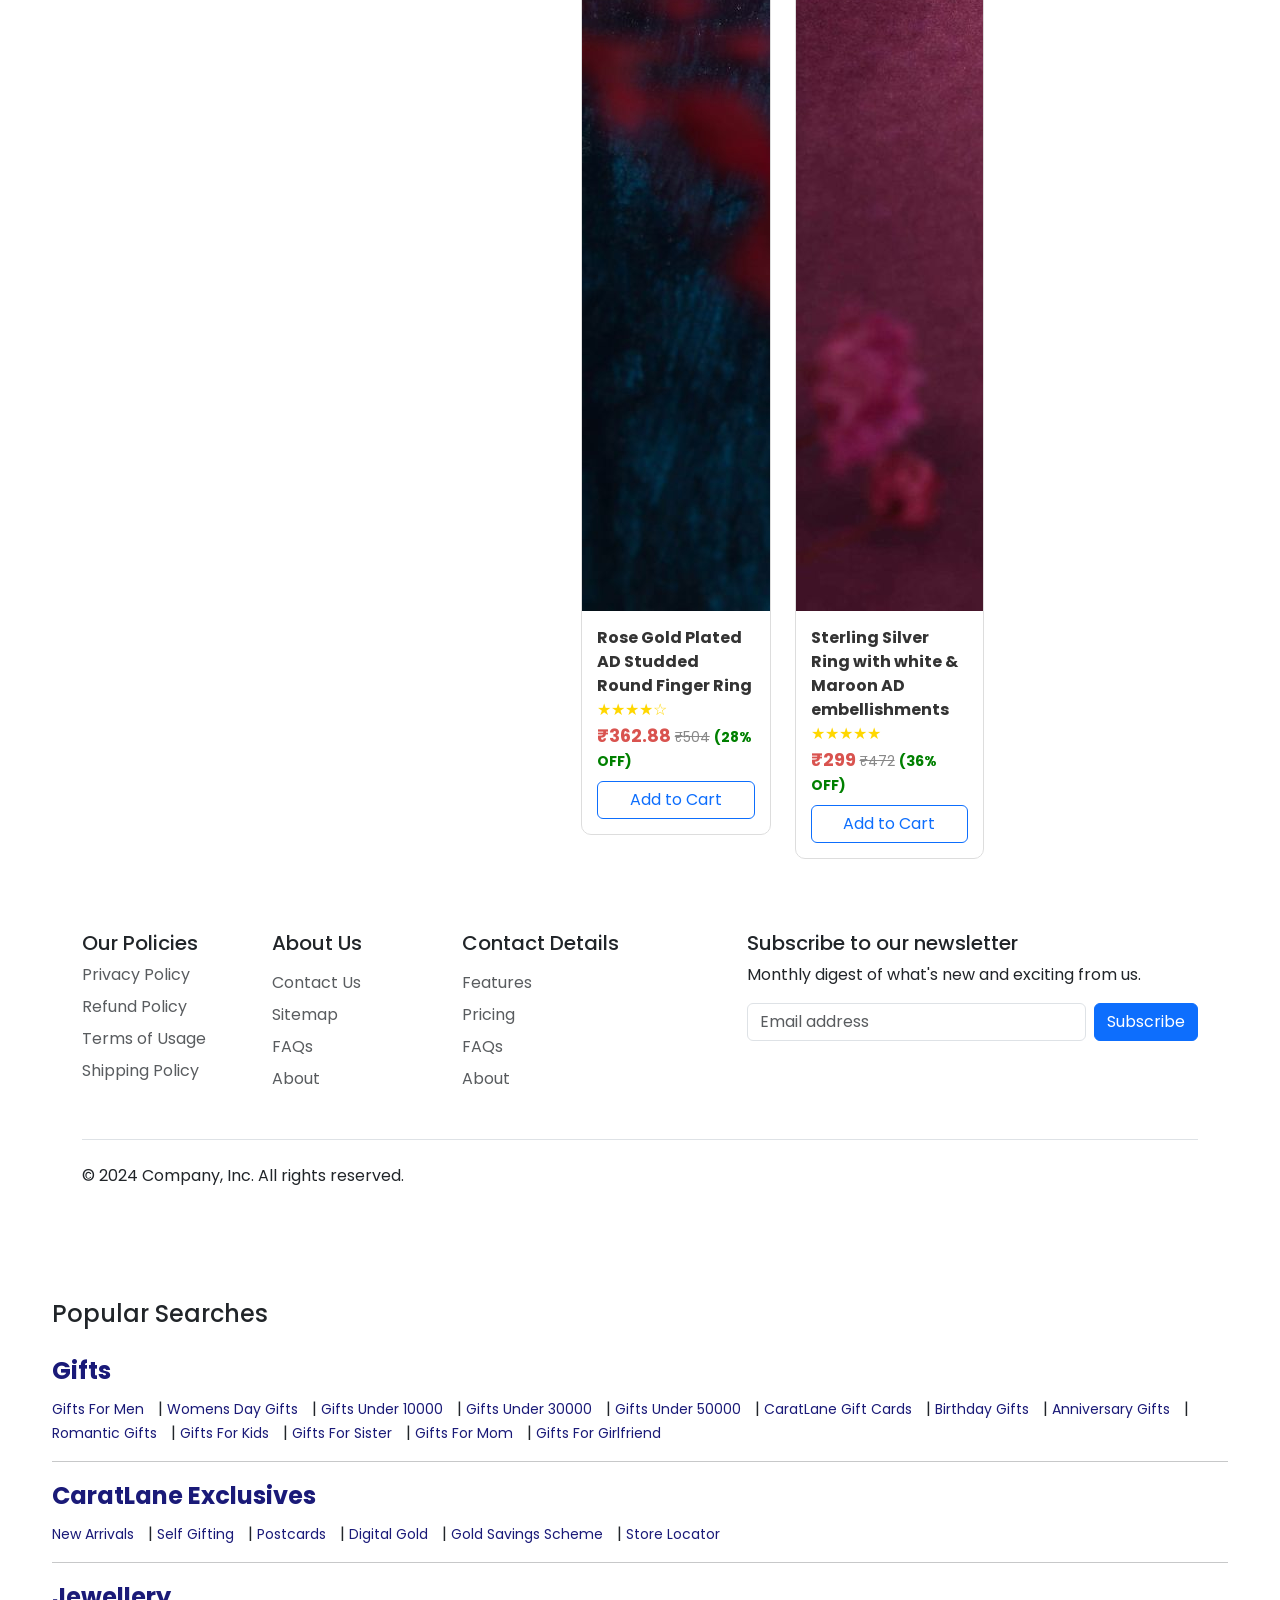
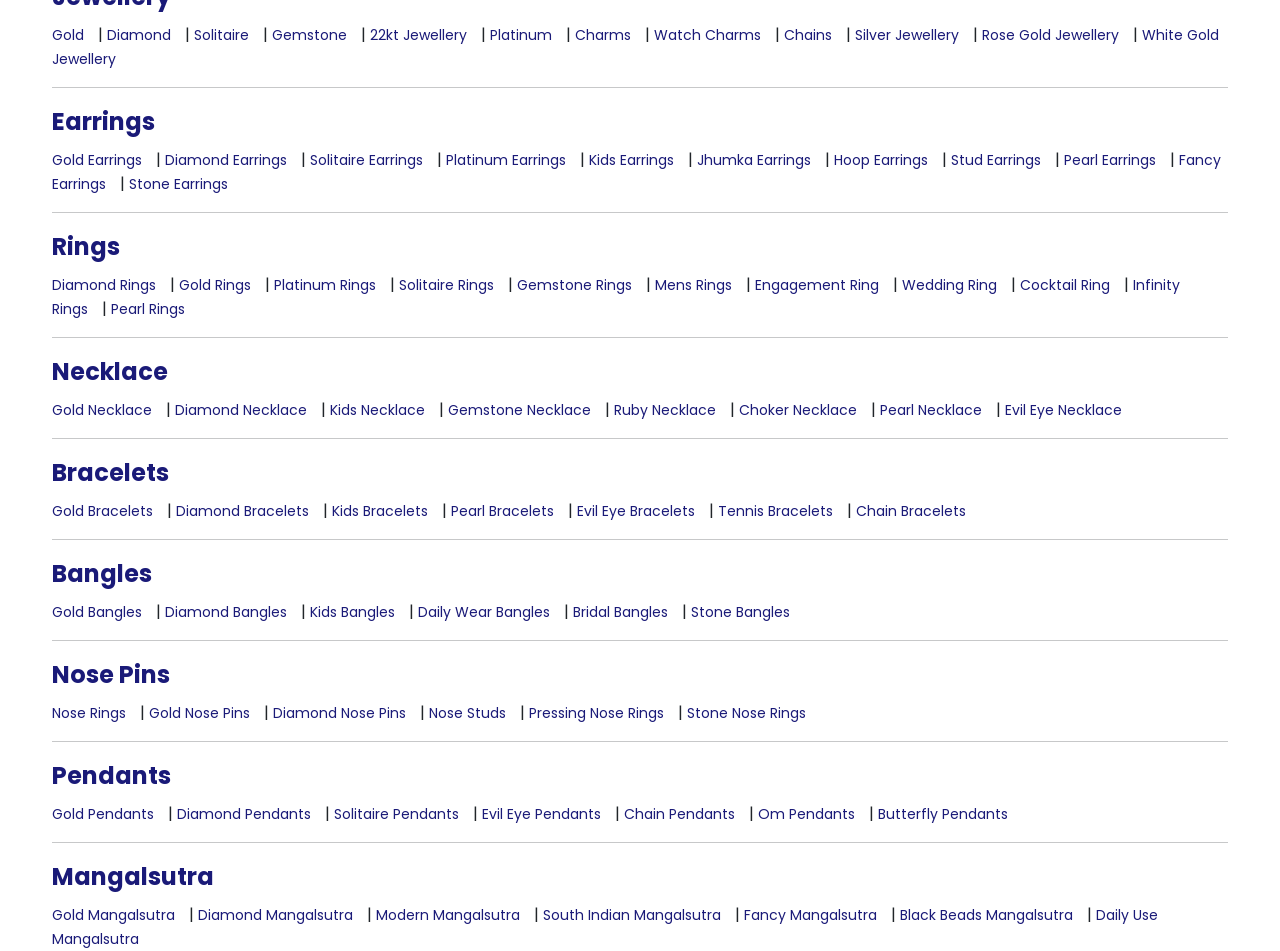
==== commit 3307e8f1: "Update necklace.html" ====
--- a/necklace.html
+++ b/necklace.html
@@ -233,81 +233,95 @@
                                     <option value="high">Discount</option>
                                 </select>
                             </div>
-                            <div class="row mt-3" id="productGrid">
-                                <div class="col-md-4 product-item" data-price="233" data-polish="Silver">
-                                    <div class="product-card">
-                                        <a href="view.html">
-                                            <img src="assets/1718161623889.jpeg" alt="Necklace">
-                                        </a>
-                                        <h6>Silver Plated AD Cocktail Necklace Set</h6>
-                                        <p class="text-danger">₹100 <del>₹424</del></p>
-                                        <button class="btn btn-primary w-100 add-to-cart" data-name="Silver Necklace"
-                                            data-price="233">Add to Cart</button>
-
+                            <div id="productCarousel" class="carousel slide" data-bs-ride="carousel">
+                <div class="carousel-inner">
+                    <div class="carousel-item active">
+                        <div class="row">
+                            <div class="col-lg-3 col-md-4 col-sm-6 mb-4">
+                                <div class="product-card">
+                                    <a href="view.html">
+                                        <div class="product-assets">
+                                            <img src="assets/1728213377635.jpeg" alt="Silver Necklace">
+                                        </div>
+                                    </a>
+                                    <div class="product-info">
+                                        <div class="product-title">2 Year warranty Gold Plated Pave AD studded Open
+                                            Statement Ring
+                                        </div>
+                                        <div class="star-rating">★★★★★</div>
+                                        <div>
+                                            <span class="product-price">₹233</span>
+                                            <span class="old-price">₹424</span>
+                                            <span class="discount">(45% OFF)</span>
+                                        </div>
+                                        <button class="btn btn-outline-primary w-100 mt-2">Add to Cart</button>
                                     </div>
                                 </div>
-                                <div class="col-md-4 product-item" data-price="232" data-polish="Rose Gold">
-                                    <div class="product-card">
-                                        <a href="view.html">
-                                            <img src="assets/1718106535475.jpeg" alt="Necklace">
-                                        </a>
-                                        <h6>Rose Gold Plated Premium Ruby Pave AD Necklace Set</h6>
-                                        <p class="text-danger">₹20 <del>₹464</del></p>
-                                        <button class="btn btn-primary w-100 add-to-cart" data-name="Silver Necklace"
-                                            data-price="233">Add to Cart</button>
-
+                            </div>
+                            <div class="col-lg-3 col-md-4 col-sm-6 mb-4">
+                                <div class="product-card">
+                                    <a href="view.html">
+                                        <div class="product-assets">
+                                            <img src="assets/1709888706485.jpeg" alt="Zircon Necklace">
+                                        </div>
+                                    </a>
+                                    <div class="product-info">
+                                        <div class="product-title">Rose Gold Plated AD Studded Round Finger Ring
+                                        </div>
+                                        <div class="star-rating">★★★★☆</div>
+                                        <div>
+                                            <span class="product-price">₹362.88</span>
+                                            <span class="old-price">₹504</span>
+                                            <span class="discount">(28% OFF)</span>
+                                        </div>
+                                        <button class="btn btn-outline-primary w-100 mt-2">Add to Cart</button>
                                     </div>
                                 </div>
-                                <div class="col-md-4 product-item" data-price="232" data-polish="Rose Gold">
-                                    <div class="product-card">
-                                        <a href="view.html">
-                                            <img src="assets/1711022791462.jpeg" alt="Necklace">
-                                        </a>
-                                        <h6>Contemporary rose gold necklace set featuring AD
-                                            stones</h6>
-                                        <p class="text-danger">₹232 <del>₹464</del></p>
-                                        <button class="btn btn-primary w-100 add-to-cart" data-name="Silver Necklace"
-                                            data-price="233">Add to Cart</button>
-
+                            </div>
+                            <div class="col-lg-3 col-md-4 col-sm-6 mb-4">
+                                <div class="product-card">
+                                    <a href="view.html">
+                                        <div class="product-assets">
+                                            <img src="assets/1710406122399.jpeg" alt="Timeless Beauty Necklace">
+                                        </div>
+                                    </a>
+                                    <div class="product-info">
+                                        <div class="product-title">Sterling Silver Ring with white & Maroon AD
+                                            embellishments</div>
+                                        <div class="star-rating">★★★★★</div>
+                                        <div>
+                                            <span class="product-price">₹299</span>
+                                            <span class="old-price">₹472</span>
+                                            <span class="discount">(36% OFF)</span>
+                                        </div>
+                                        <button class="btn btn-outline-primary w-100 mt-2">Add to Cart</button>
                                     </div>
                                 </div>
-                                <div class="col-md-4 product-item" data-price="232" data-polish="Rose Gold">
-                                    <div class="product-card">
-                                        <a href="view.html">
-                                            <img src="assets/1711105736146.jpeg" alt="Necklace">
-                                        </a>
-                                        <h6>Elegant Rose Gold Necklace set </h6>
-                                        <p class="text-danger">₹232 <del>₹464</del></p>
-                                        <button class="btn btn-primary w-100 add-to-cart" data-name="Silver Necklace"
-                                            data-price="233">Add to Cart</button>
-
+                            </div>
+                            <div class="col-lg-3 d-none d-lg-block mb-4">
+                                <div class="product-card">
+                                    <a href="view.html">
+                                        <div class="product-assets">
+                                            <img src="assets/1728214207676.jpeg" alt="Timeless Beauty Necklace">
+                                        </div>
+                                    </a>
+                                    <div class="product-info">
+                                        <div class="product-title">2 Year warranty Gold Plated AD Stone Layer Adjustable
+                                            Ring</div>
+                                        <div class="star-rating">★★★★★</div>
+                                        <div>
+                                            <span class="product-price">₹299</span>
+                                            <span class="old-price">₹472</span>
+                                            <span class="discount">(36% OFF)</span>
+                                        </div>
+                                        <button class="btn btn-outline-primary w-100 mt-2">Add to Cart</button>
                                     </div>
                                 </div>
-                                <div class="col-md-4 product-item" data-price="232" data-polish="Rose Gold">
-                                    <div class="product-card">
-                                        <a href="view.html">
-                                            <img src="assets/1714644822467.jpeg" alt="Necklace">
-                                        </a>
-                                        <h6>Rose Gold Plated Necklace</h6>
-                                        <p class="text-danger">₹232 <del>₹464</del></p>
-                                        <button class="btn btn-primary w-100 add-to-cart" data-name="Silver Necklace"
-                                            data-price="233">Add to Cart</button>
-
-                                    </div>
-                                </div>
-                                <div class="col-md-4 product-item" data-price="232" data-polish="Rose Gold">
-                                    <div class="product-card">
-                                        <a href="view.html">
-                                            <img src="assets/1714650847467.jpeg" alt="Necklace">
-                                        </a>
-                                        <h6>Rose Gold Plated Necklace</h6>
-                                        <p class="text-danger">₹232 <del>₹464</del></p>
-                                        <button class="btn btn-primary w-100 add-to-cart" data-name="Silver Necklace"
-                                            data-price="233">Add to Cart</button>
-
-                                    </div>
-                                </div>
-                            </div>
+                            </div>
+                        </div>
+                    </div>
+                </div>
+            </div>
                         </main>
                     </div>
                 </div>
@@ -591,4 +605,4 @@
         crossorigin="anonymous"></script>
 </body>
 
-</html>+</html>
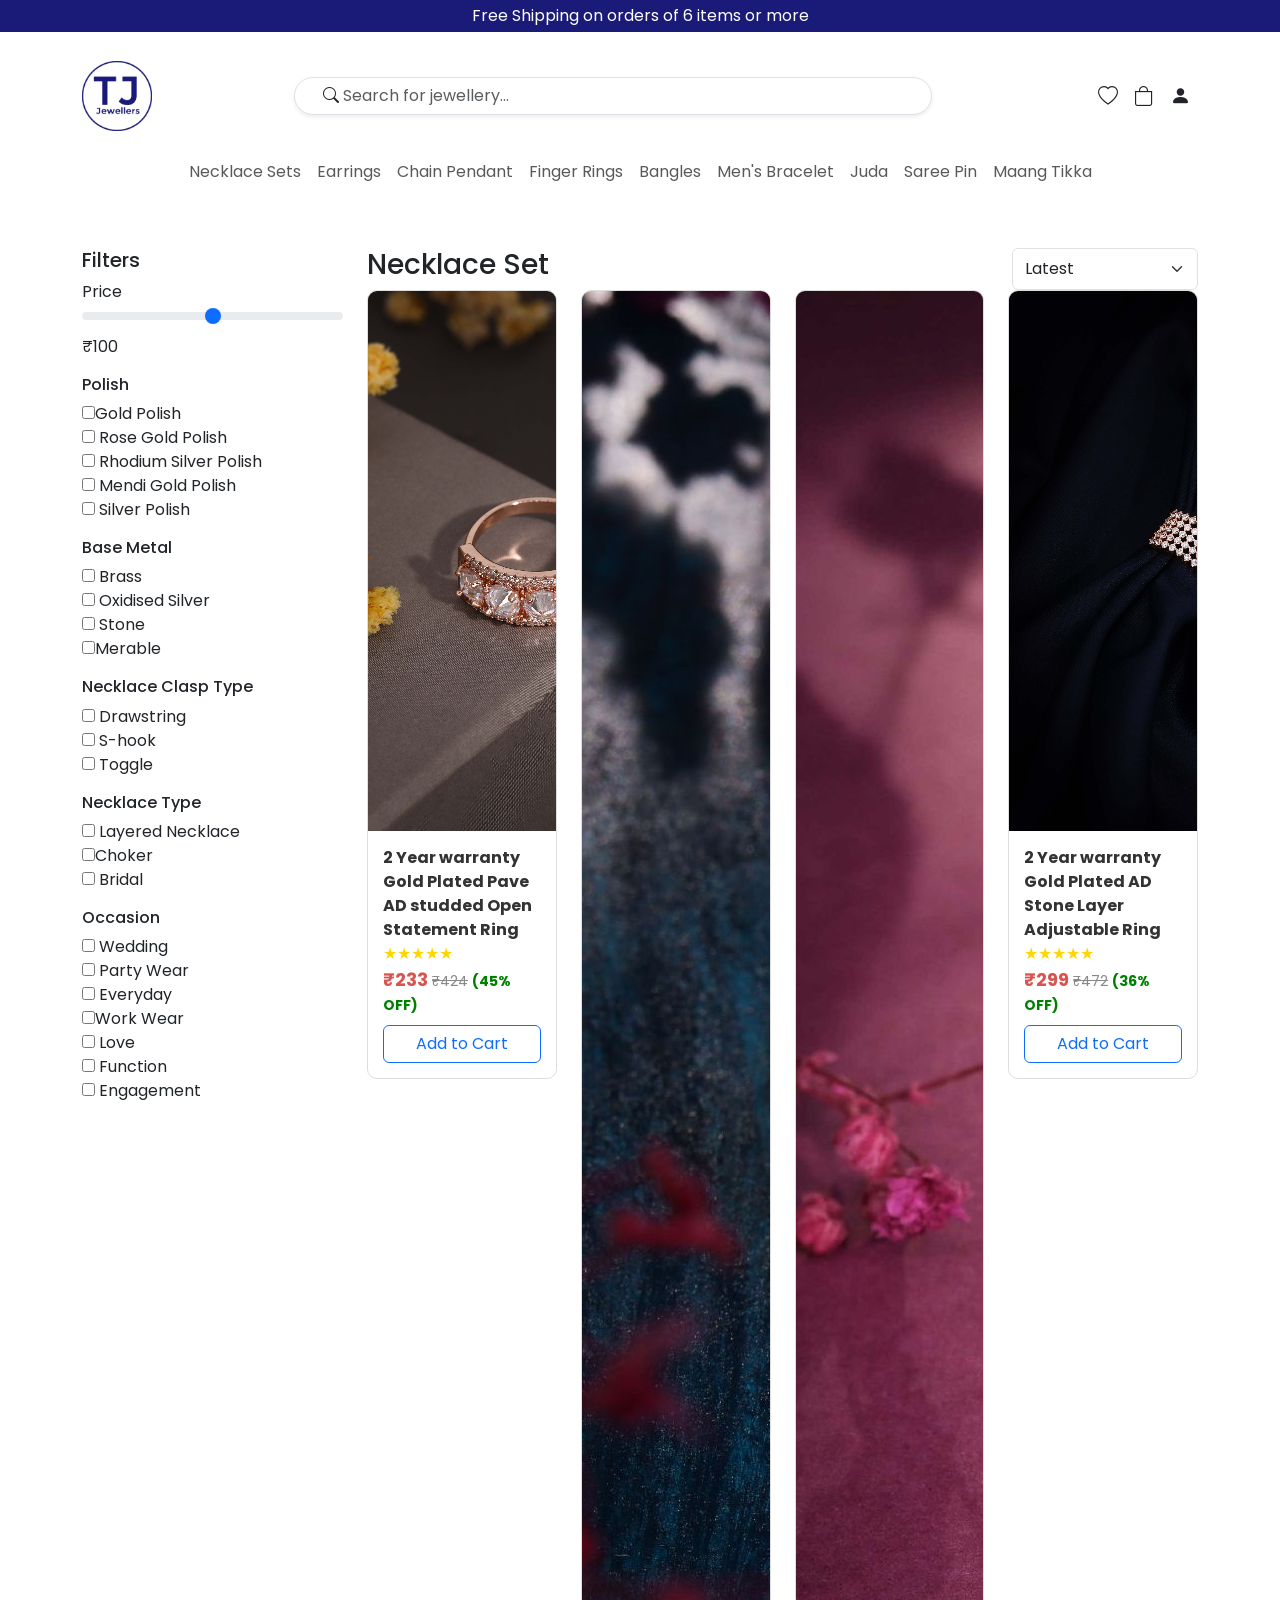
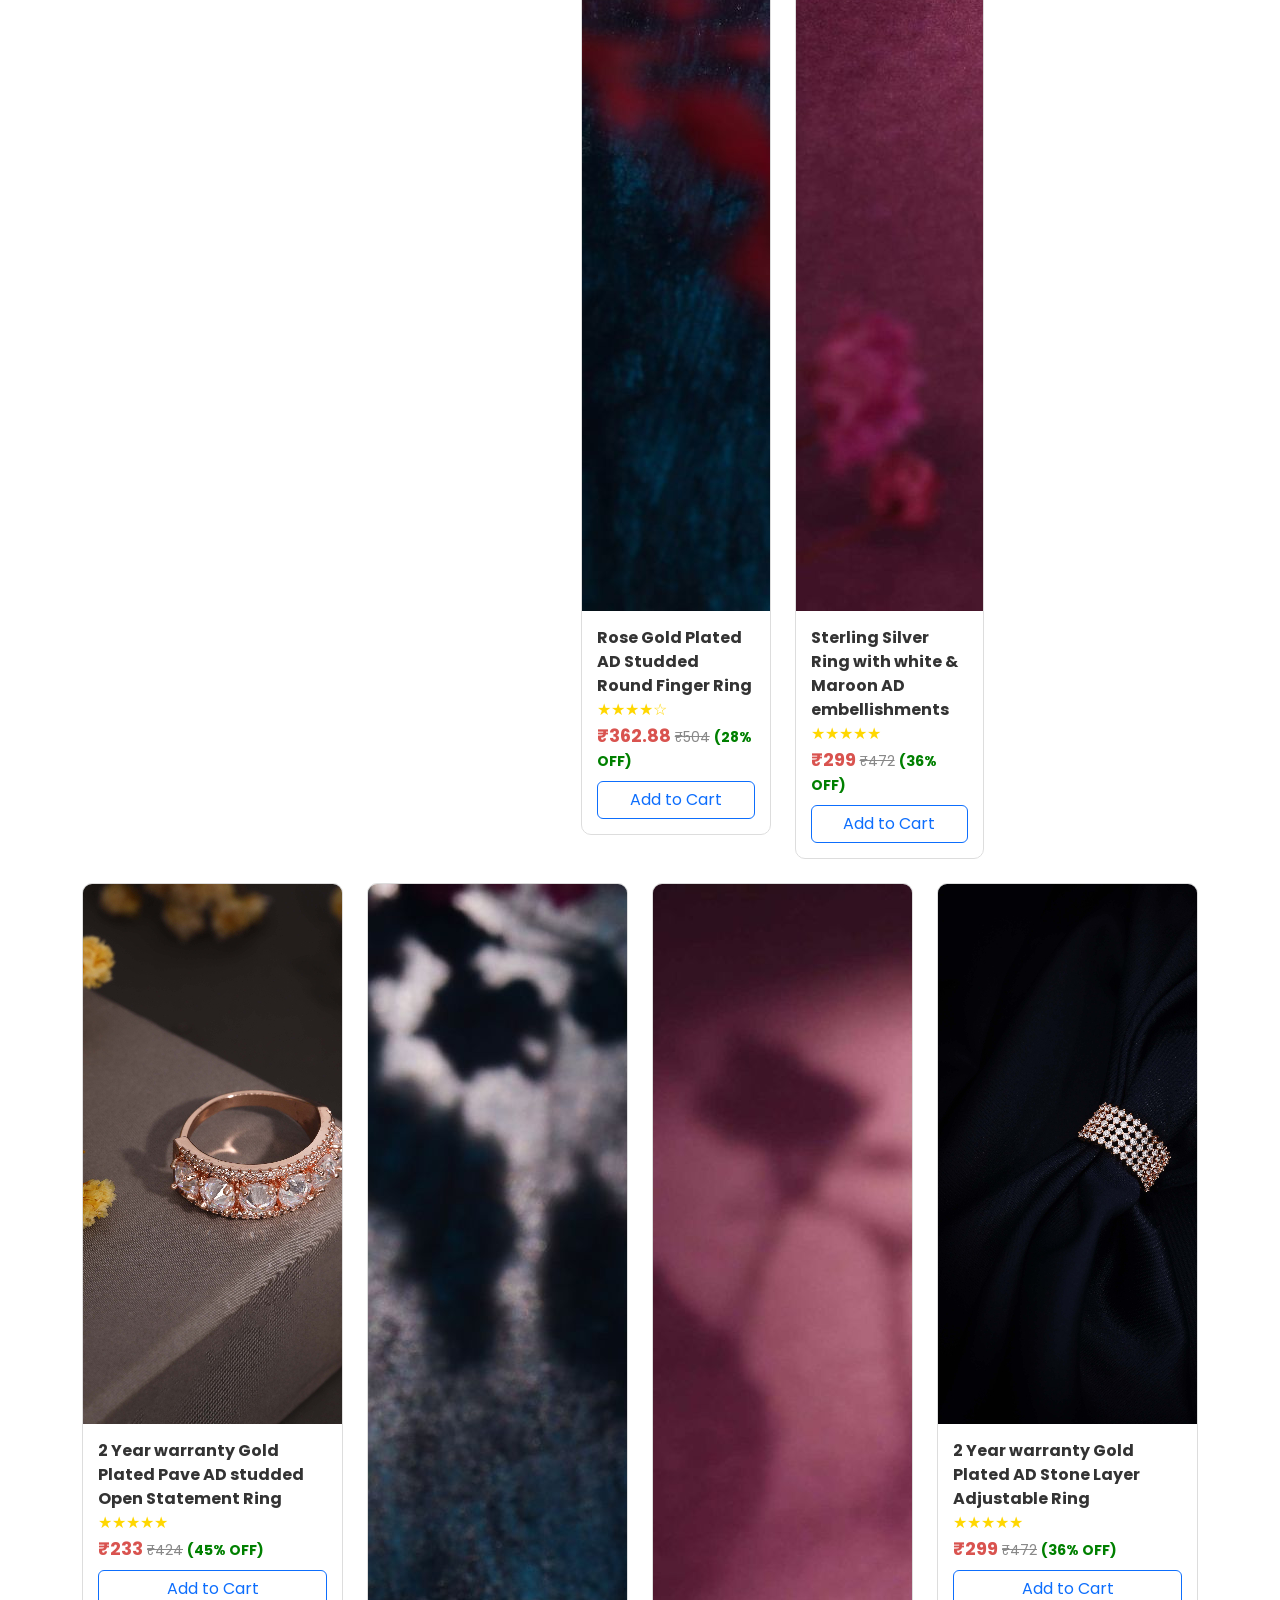
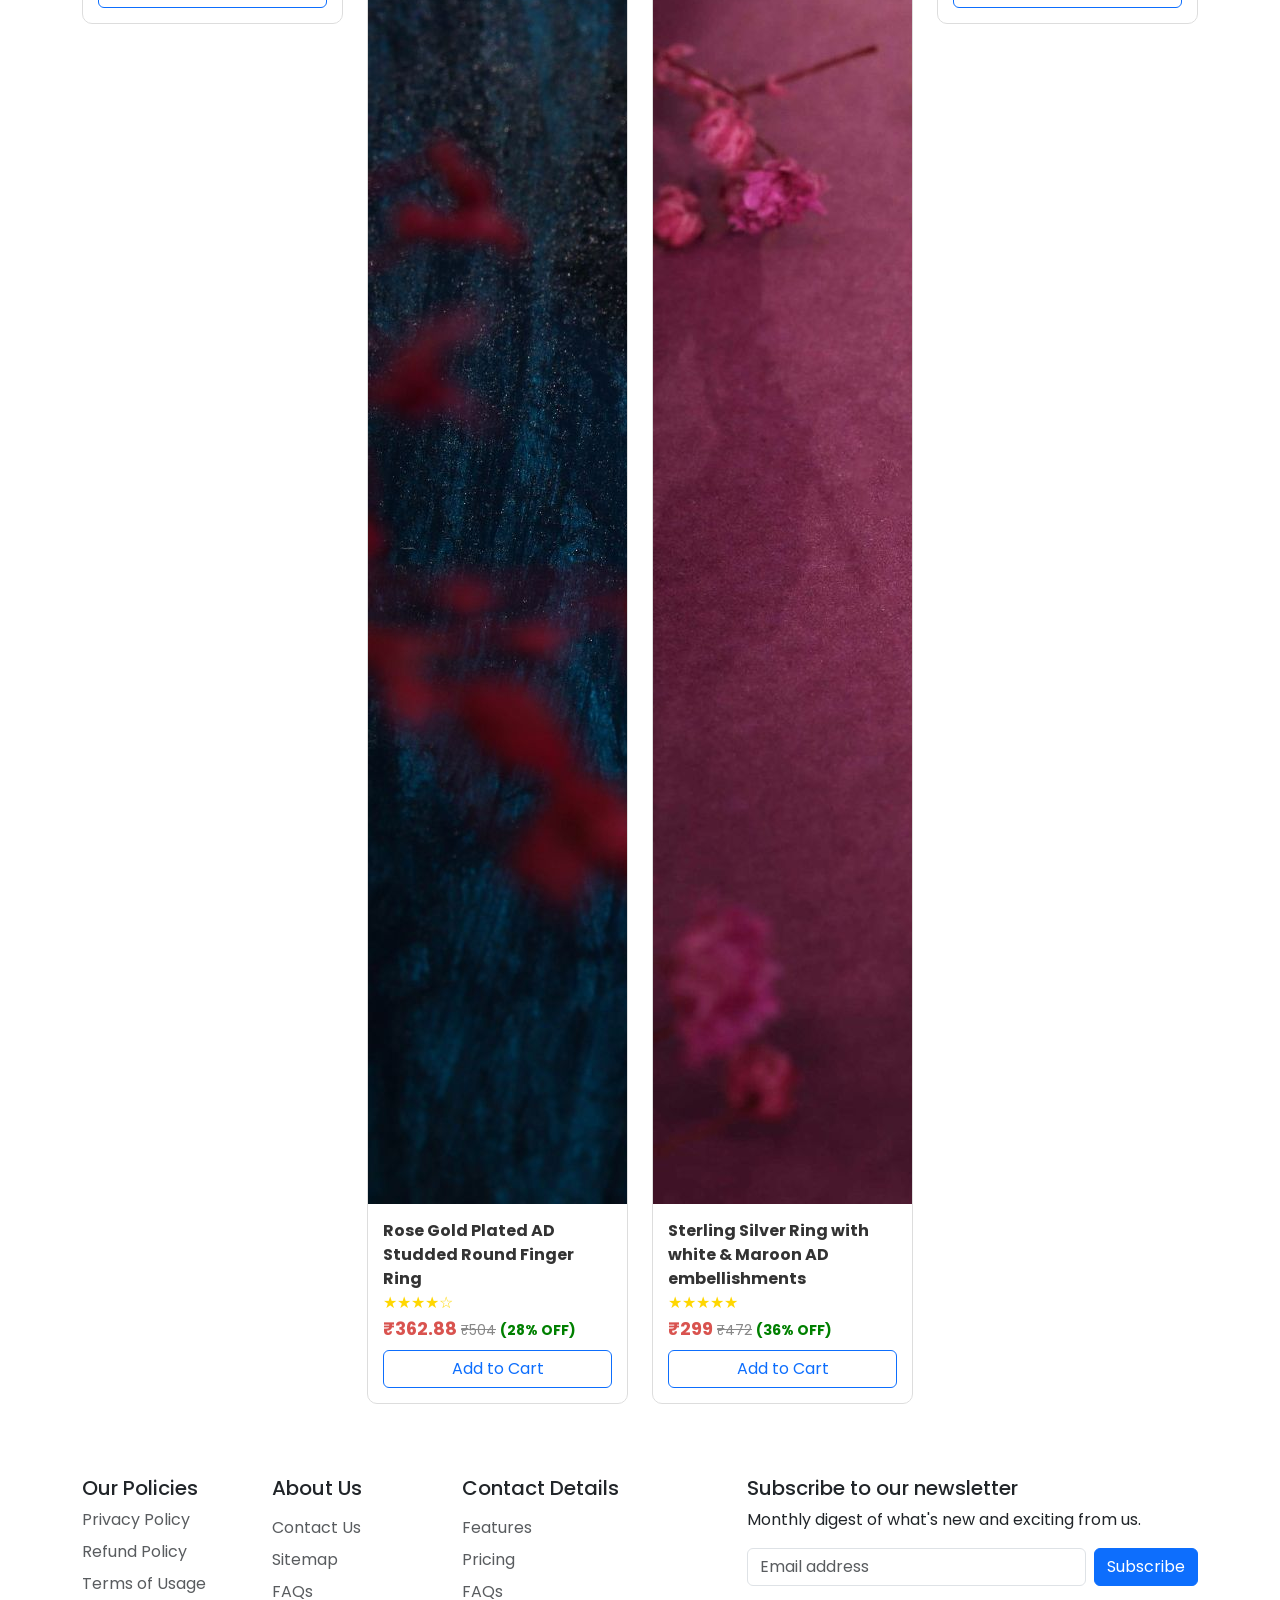
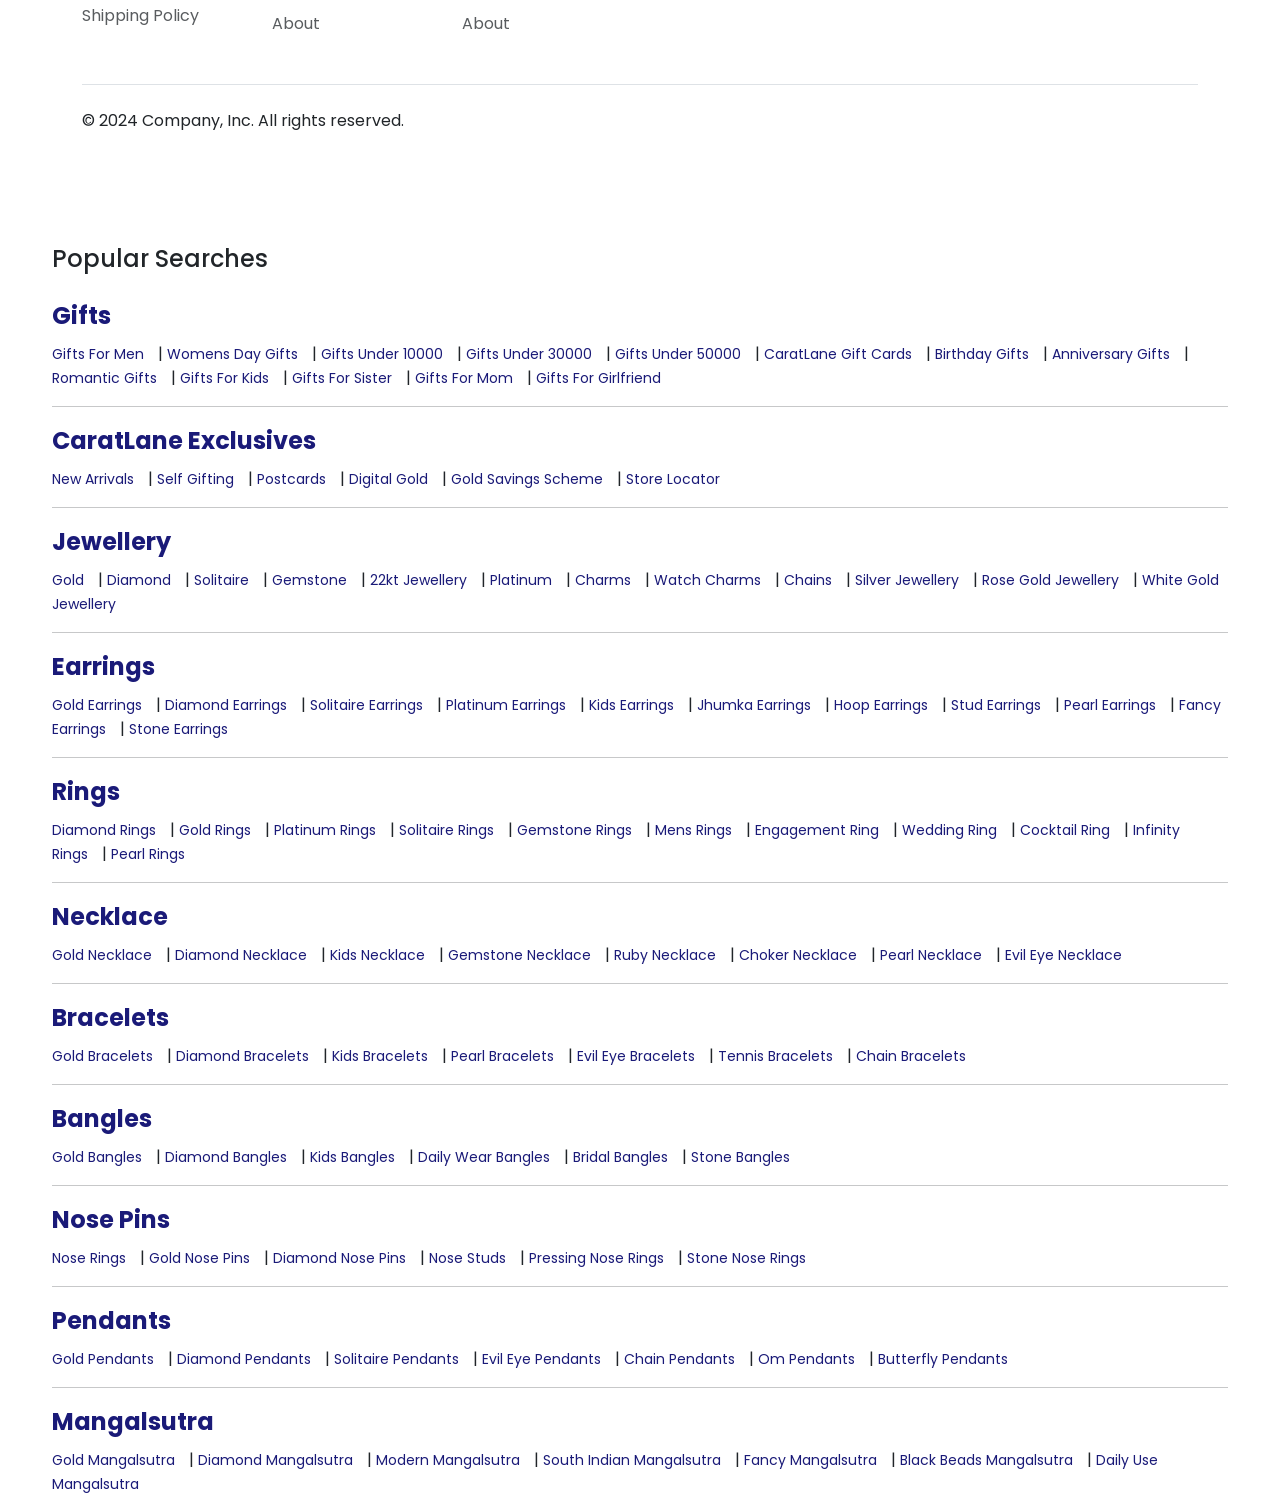
==== commit ffbb0244: "Update necklace.html1" ====
--- a/necklace.html
+++ b/necklace.html
@@ -323,6 +323,96 @@
                 </div>
             </div>
                         </main>
+
+                        <div id="productCarousel" class="carousel slide" data-bs-ride="carousel">
+                <div class="carousel-inner">
+                    <div class="carousel-item active">
+                        <div class="row">
+                            <div class="col-lg-3 col-md-4 col-sm-6 mb-4">
+                                <div class="product-card">
+                                    <a href="view.html">
+                                        <div class="product-assets">
+                                            <img src="assets/1728213377635.jpeg" alt="Silver Necklace">
+                                        </div>
+                                    </a>
+                                    <div class="product-info">
+                                        <div class="product-title">2 Year warranty Gold Plated Pave AD studded Open
+                                            Statement Ring
+                                        </div>
+                                        <div class="star-rating">★★★★★</div>
+                                        <div>
+                                            <span class="product-price">₹233</span>
+                                            <span class="old-price">₹424</span>
+                                            <span class="discount">(45% OFF)</span>
+                                        </div>
+                                        <button class="btn btn-outline-primary w-100 mt-2">Add to Cart</button>
+                                    </div>
+                                </div>
+                            </div>
+                            <div class="col-lg-3 col-md-4 col-sm-6 mb-4">
+                                <div class="product-card">
+                                    <a href="view.html">
+                                        <div class="product-assets">
+                                            <img src="assets/1709888706485.jpeg" alt="Zircon Necklace">
+                                        </div>
+                                    </a>
+                                    <div class="product-info">
+                                        <div class="product-title">Rose Gold Plated AD Studded Round Finger Ring
+                                        </div>
+                                        <div class="star-rating">★★★★☆</div>
+                                        <div>
+                                            <span class="product-price">₹362.88</span>
+                                            <span class="old-price">₹504</span>
+                                            <span class="discount">(28% OFF)</span>
+                                        </div>
+                                        <button class="btn btn-outline-primary w-100 mt-2">Add to Cart</button>
+                                    </div>
+                                </div>
+                            </div>
+                            <div class="col-lg-3 col-md-4 col-sm-6 mb-4">
+                                <div class="product-card">
+                                    <a href="view.html">
+                                        <div class="product-assets">
+                                            <img src="assets/1710406122399.jpeg" alt="Timeless Beauty Necklace">
+                                        </div>
+                                    </a>
+                                    <div class="product-info">
+                                        <div class="product-title">Sterling Silver Ring with white & Maroon AD
+                                            embellishments</div>
+                                        <div class="star-rating">★★★★★</div>
+                                        <div>
+                                            <span class="product-price">₹299</span>
+                                            <span class="old-price">₹472</span>
+                                            <span class="discount">(36% OFF)</span>
+                                        </div>
+                                        <button class="btn btn-outline-primary w-100 mt-2">Add to Cart</button>
+                                    </div>
+                                </div>
+                            </div>
+                            <div class="col-lg-3 d-none d-lg-block mb-4">
+                                <div class="product-card">
+                                    <a href="view.html">
+                                        <div class="product-assets">
+                                            <img src="assets/1728214207676.jpeg" alt="Timeless Beauty Necklace">
+                                        </div>
+                                    </a>
+                                    <div class="product-info">
+                                        <div class="product-title">2 Year warranty Gold Plated AD Stone Layer Adjustable
+                                            Ring</div>
+                                        <div class="star-rating">★★★★★</div>
+                                        <div>
+                                            <span class="product-price">₹299</span>
+                                            <span class="old-price">₹472</span>
+                                            <span class="discount">(36% OFF)</span>
+                                        </div>
+                                        <button class="btn btn-outline-primary w-100 mt-2">Add to Cart</button>
+                                    </div>
+                                </div>
+                            </div>
+                        </div>
+                    </div>
+                </div>
+            </div>
                     </div>
                 </div>
     </main>
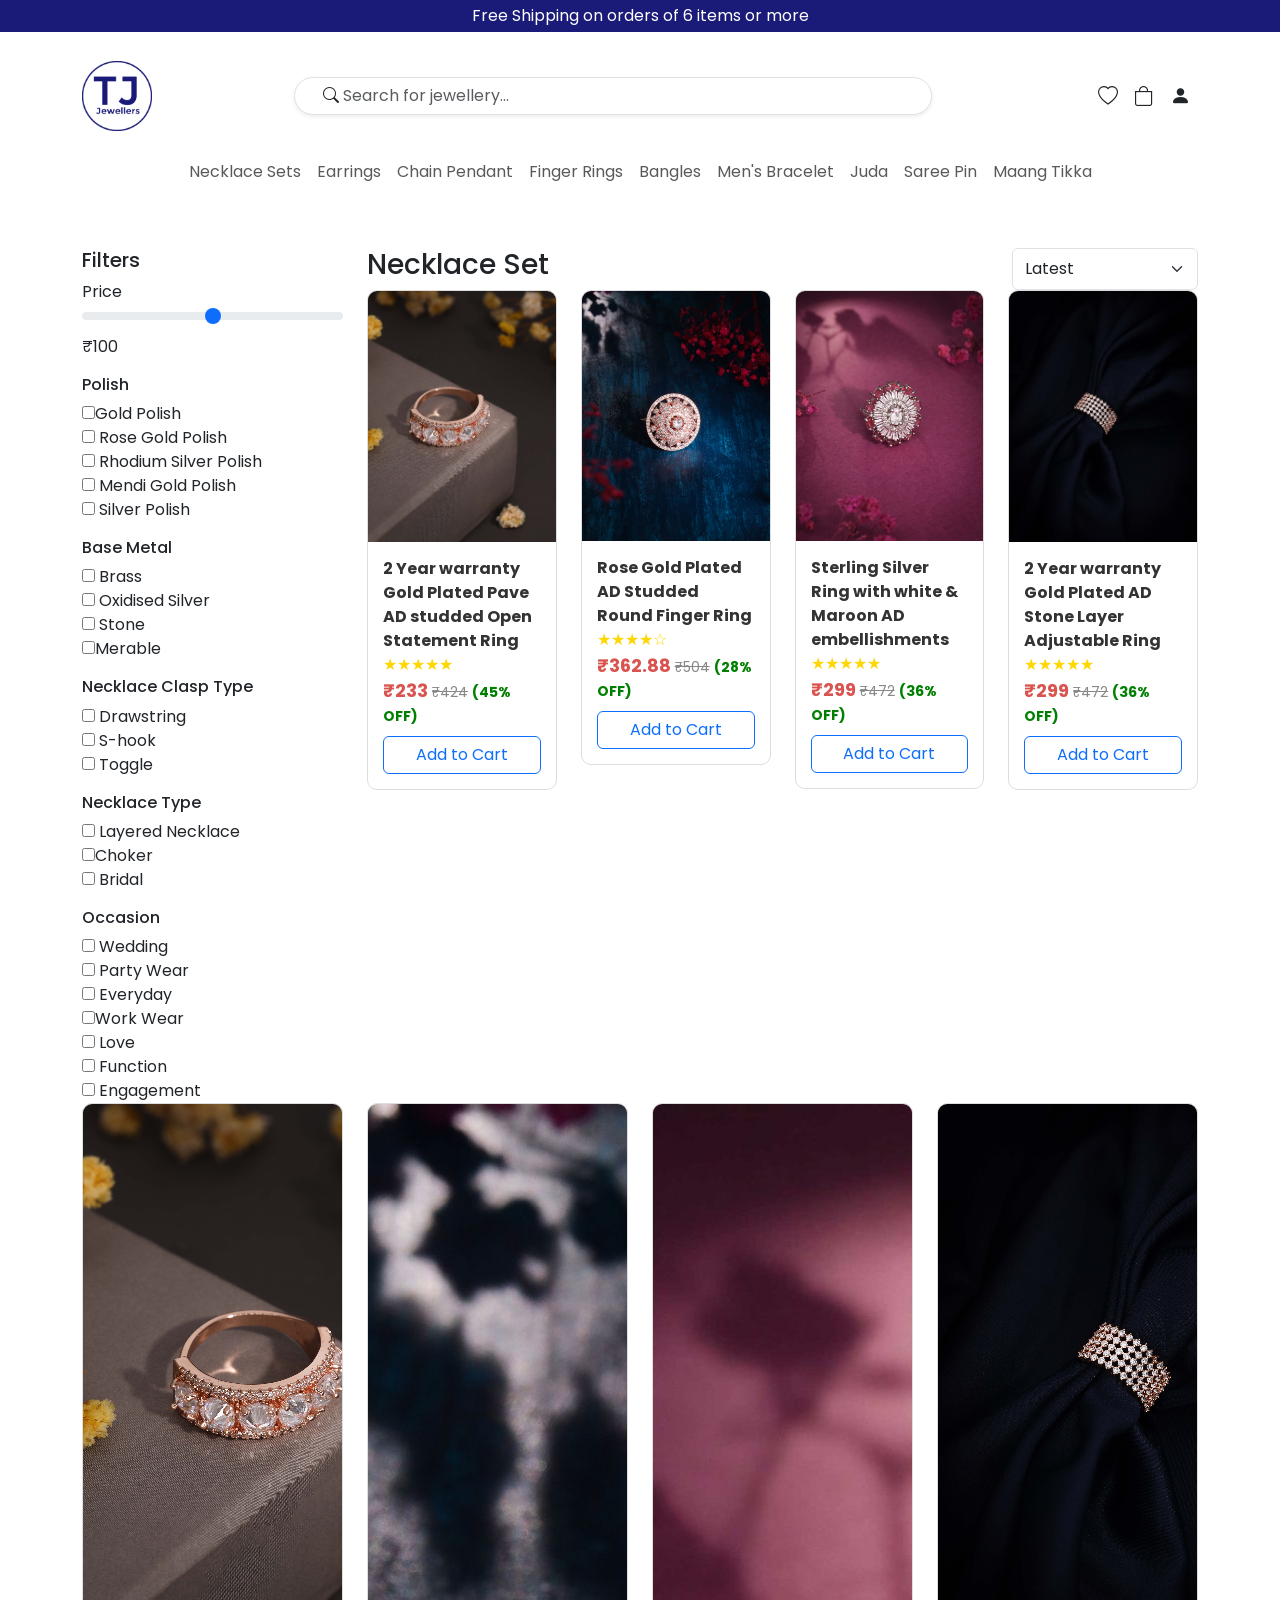
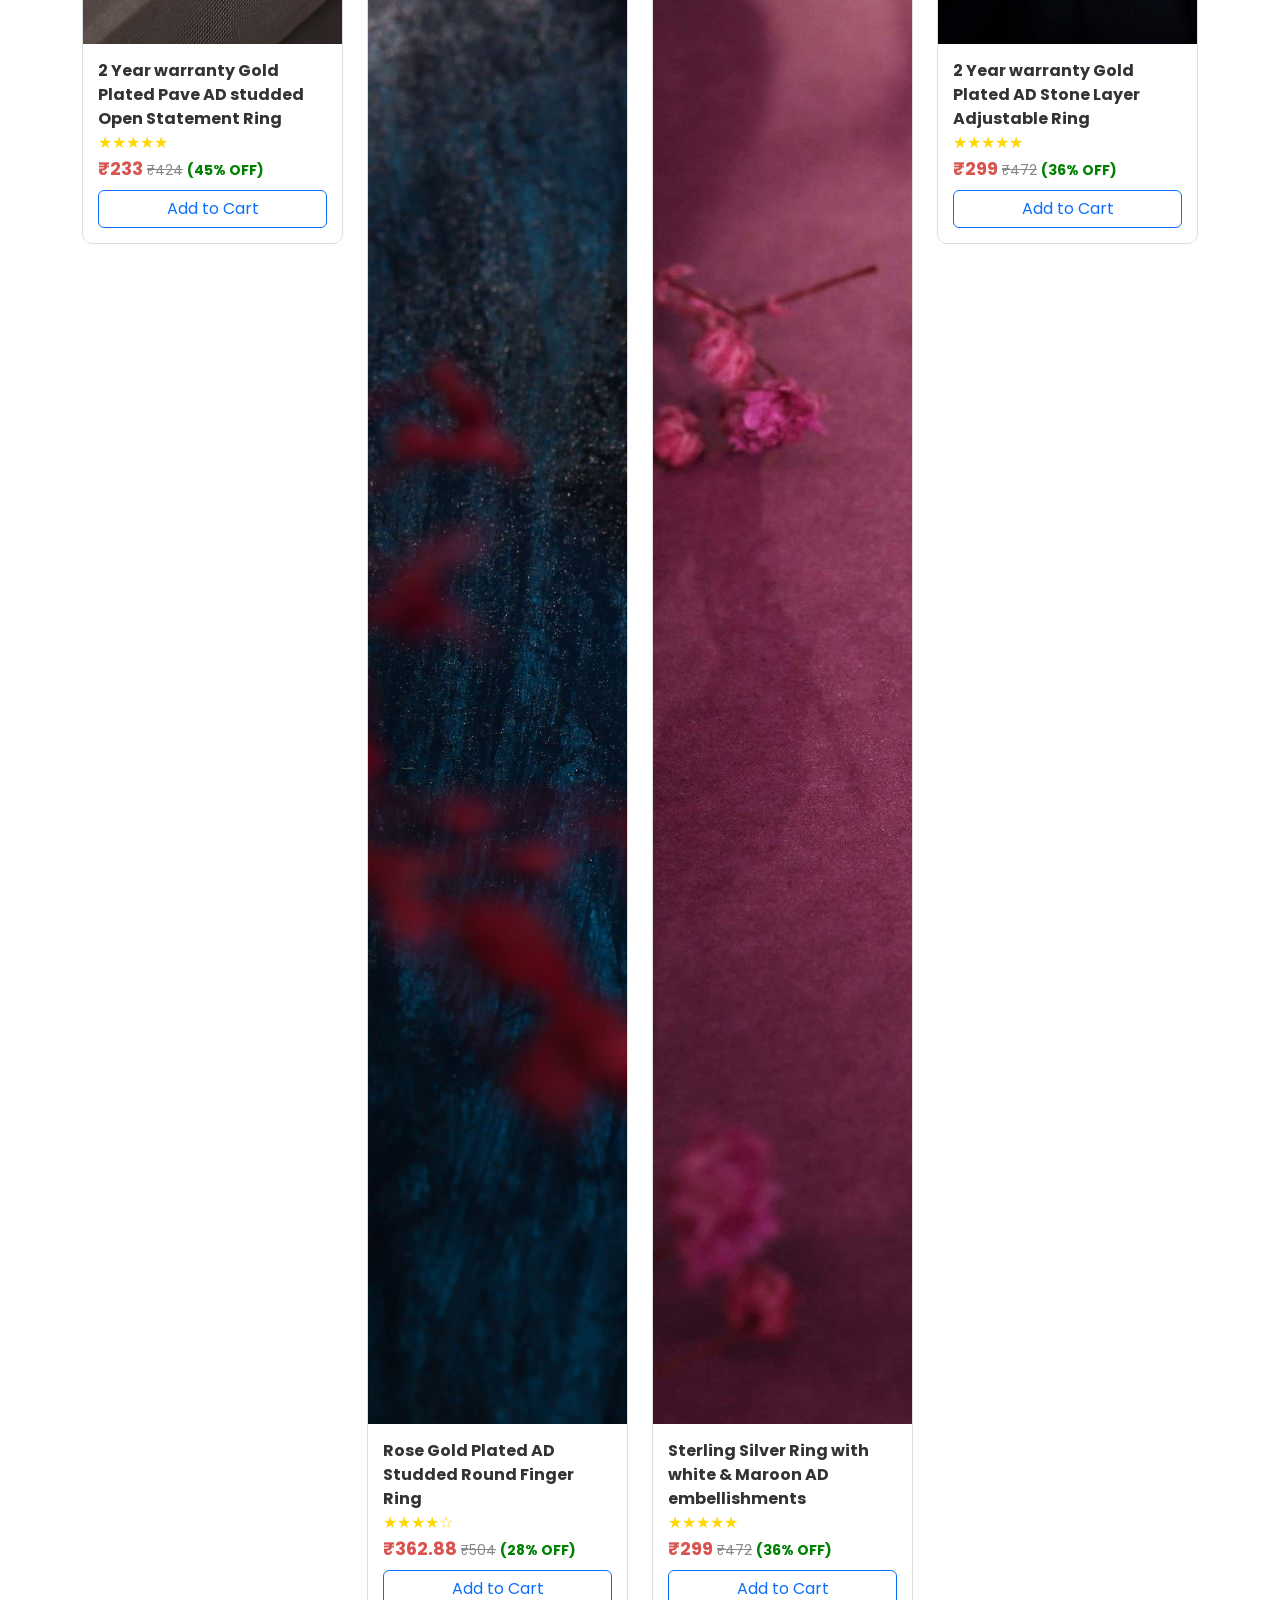
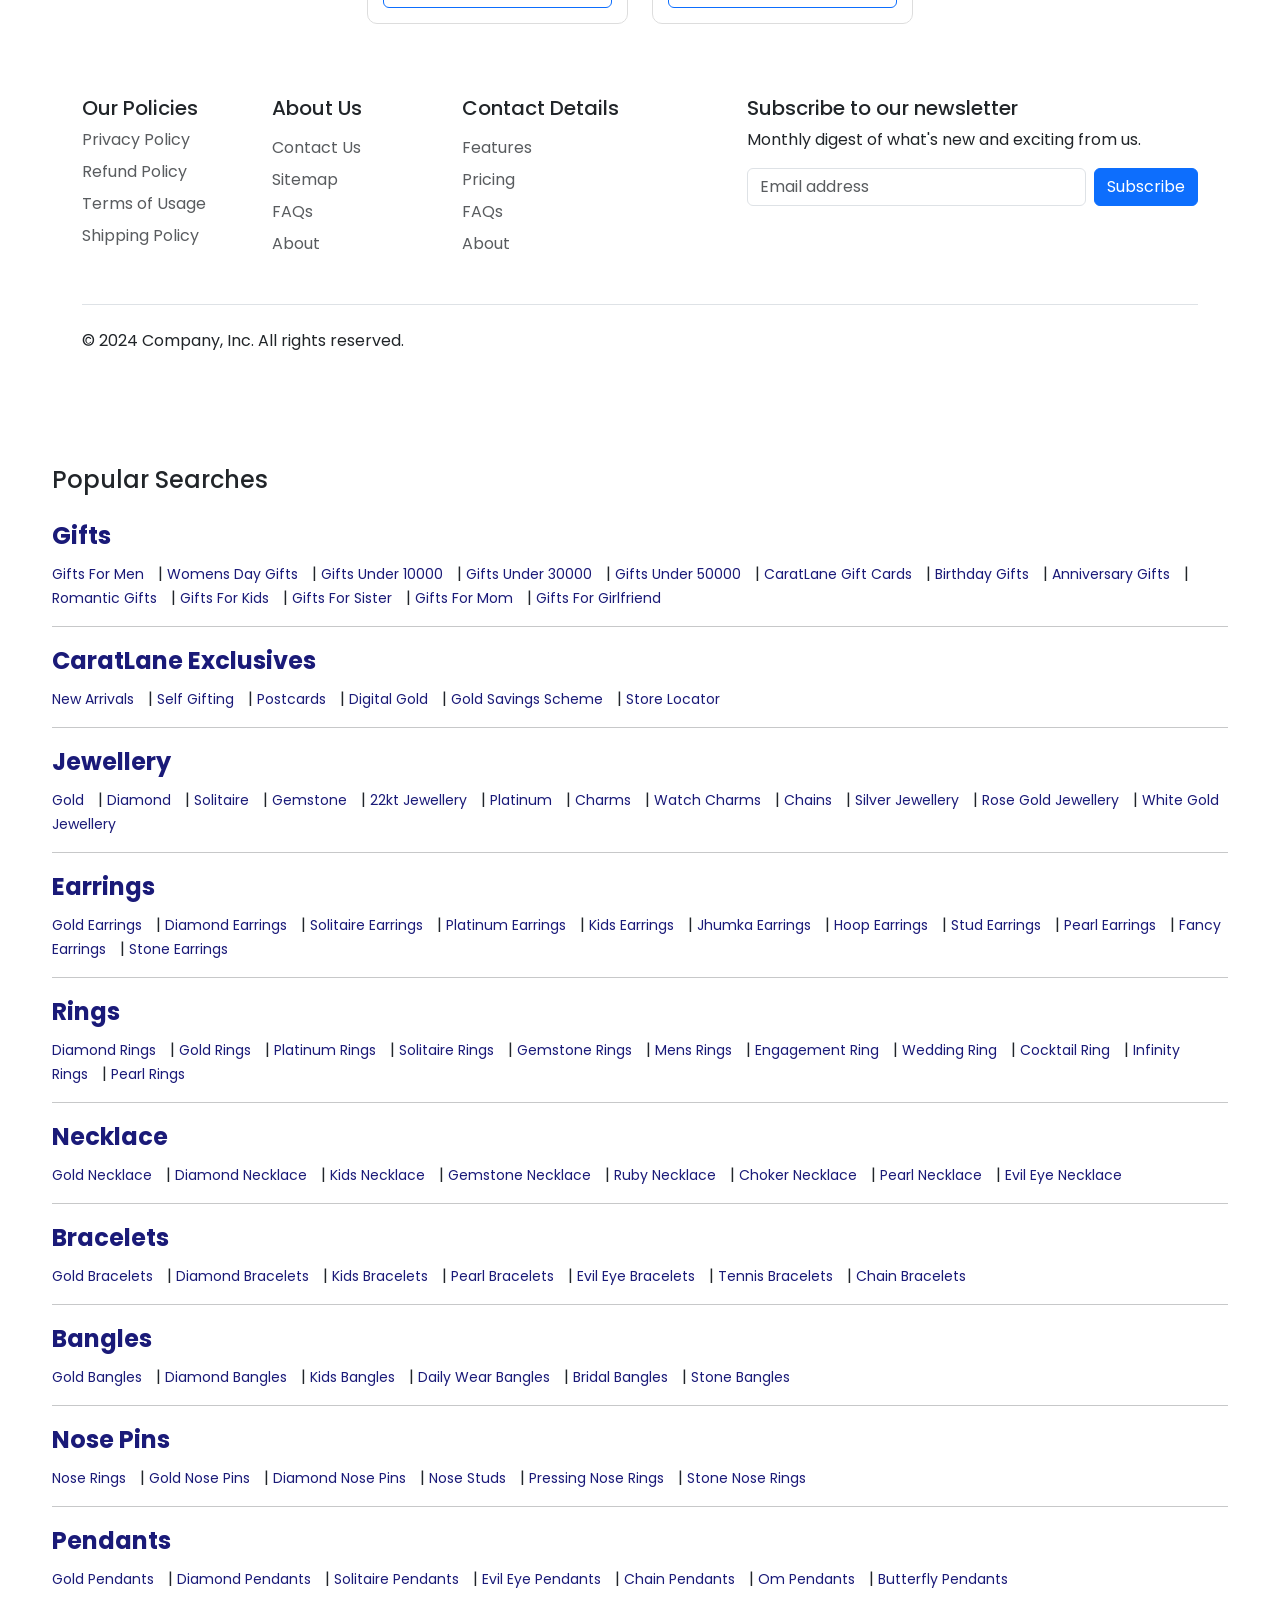
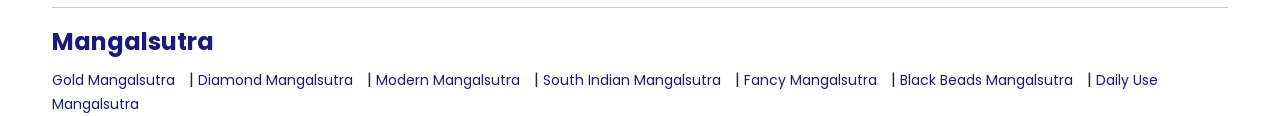
==== commit 822c26ed: "Update necklace.html" ====
--- a/necklace.html
+++ b/necklace.html
@@ -241,7 +241,7 @@
                                 <div class="product-card">
                                     <a href="view.html">
                                         <div class="product-assets">
-                                            <img src="assets/1728213377635.jpeg" alt="Silver Necklace">
+                                            <img src="assets/1728213377635.jpeg" alt="Silver Necklace" style="width: 100%; height: 100%; object-fit: cover; display: block;">
                                         </div>
                                     </a>
                                     <div class="product-info">
@@ -262,7 +262,7 @@
                                 <div class="product-card">
                                     <a href="view.html">
                                         <div class="product-assets">
-                                            <img src="assets/1709888706485.jpeg" alt="Zircon Necklace">
+                                            <img src="assets/1709888706485.jpeg" alt="Zircon Necklace" style="width: 100%; height: 100%; object-fit: cover; display: block;">
                                         </div>
                                     </a>
                                     <div class="product-info">
@@ -282,7 +282,7 @@
                                 <div class="product-card">
                                     <a href="view.html">
                                         <div class="product-assets">
-                                            <img src="assets/1710406122399.jpeg" alt="Timeless Beauty Necklace">
+                                            <img src="assets/1710406122399.jpeg" alt="Timeless Beauty Necklace" style="width: 100%; height: 100%; object-fit: cover; display: block;">
                                         </div>
                                     </a>
                                     <div class="product-info">
@@ -302,7 +302,7 @@
                                 <div class="product-card">
                                     <a href="view.html">
                                         <div class="product-assets">
-                                            <img src="assets/1728214207676.jpeg" alt="Timeless Beauty Necklace">
+                                            <img src="assets/1728214207676.jpeg" alt="Timeless Beauty Necklace" style="width: 100%; height: 100%; object-fit: cover; display: block;">
                                         </div>
                                     </a>
                                     <div class="product-info">
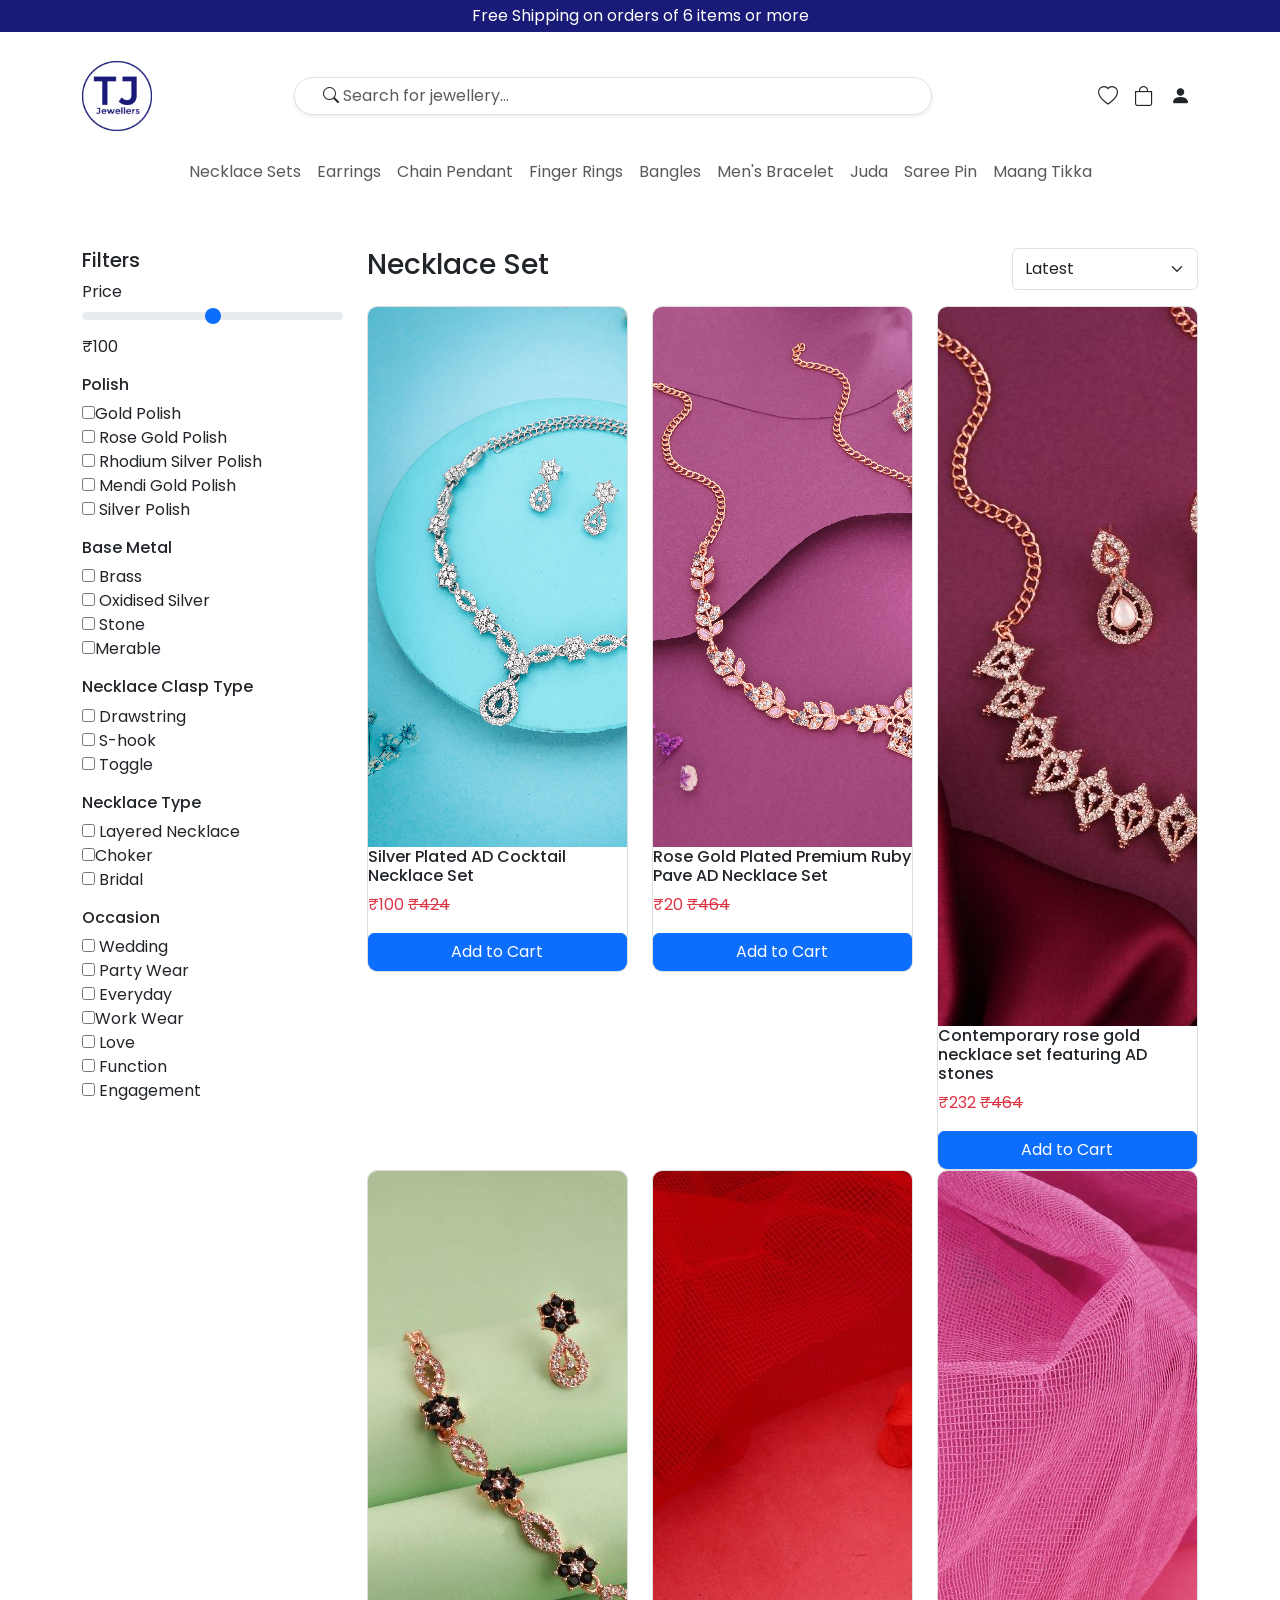
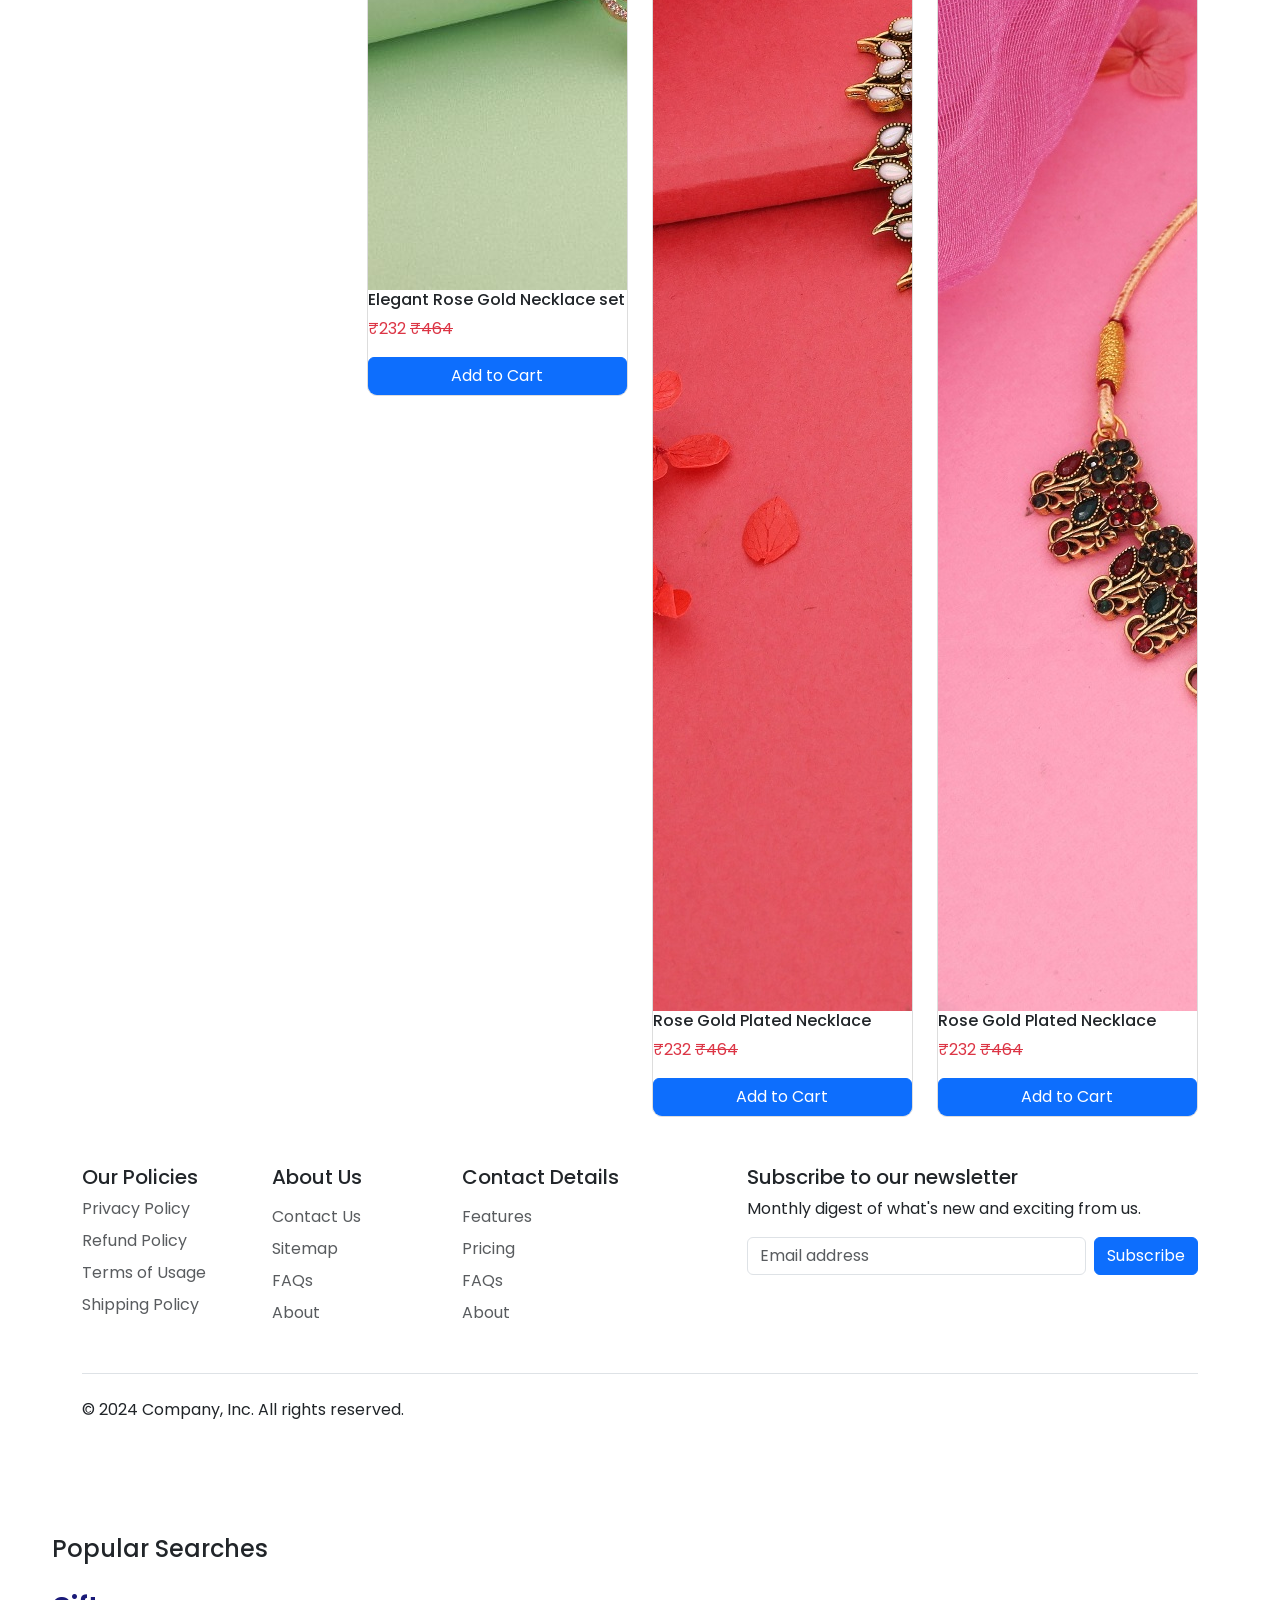
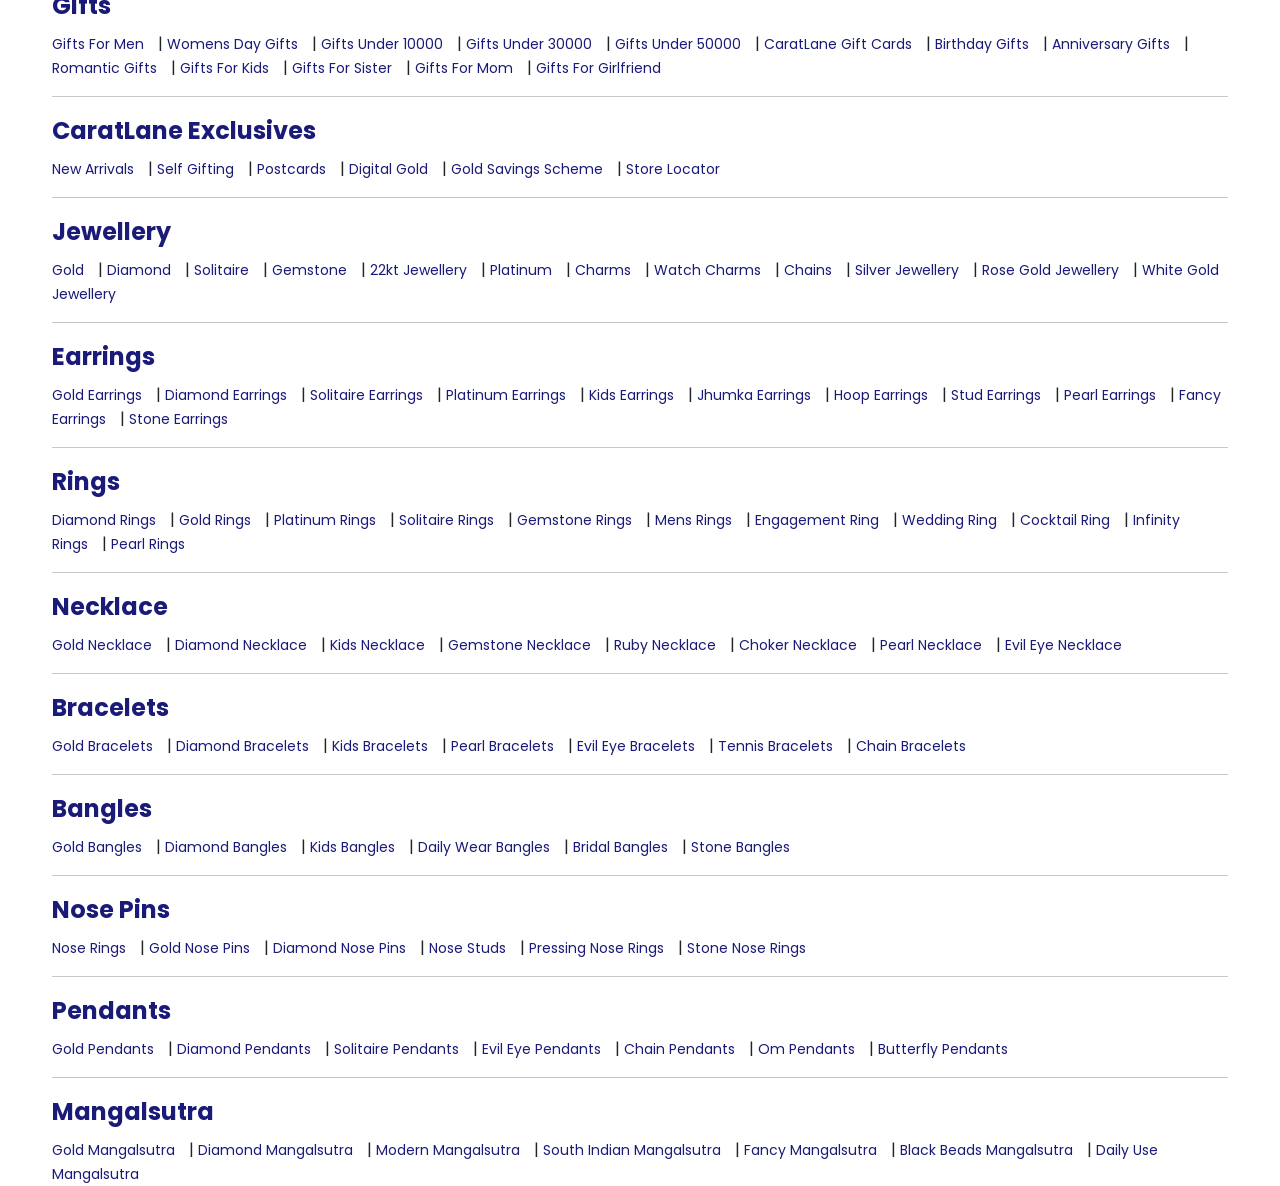
==== commit 0ac3db05: "Add files via upload" ====
--- a/necklace.html
+++ b/necklace.html
@@ -233,186 +233,82 @@
                                     <option value="high">Discount</option>
                                 </select>
                             </div>
-                            <div id="productCarousel" class="carousel slide" data-bs-ride="carousel">
-                <div class="carousel-inner">
-                    <div class="carousel-item active">
-                        <div class="row">
-                            <div class="col-lg-3 col-md-4 col-sm-6 mb-4">
-                                <div class="product-card">
-                                    <a href="view.html">
-                                        <div class="product-assets">
-                                            <img src="assets/1728213377635.jpeg" alt="Silver Necklace" style="width: 100%; height: 100%; object-fit: cover; display: block;">
-                                        </div>
-                                    </a>
-                                    <div class="product-info">
-                                        <div class="product-title">2 Year warranty Gold Plated Pave AD studded Open
-                                            Statement Ring
-                                        </div>
-                                        <div class="star-rating">★★★★★</div>
-                                        <div>
-                                            <span class="product-price">₹233</span>
-                                            <span class="old-price">₹424</span>
-                                            <span class="discount">(45% OFF)</span>
-                                        </div>
-                                        <button class="btn btn-outline-primary w-100 mt-2">Add to Cart</button>
+                            <div class="row mt-3" id="productGrid">
+                                <div class="col-md-4 product-item" data-price="233" data-polish="Silver">
+                                    <div class="product-card">
+                                        <a href="view.html">
+                                            <img src="assets/1718161623889.jpeg" alt="Necklace">
+                                        </a>
+                                        <h6>Silver Plated AD Cocktail Necklace Set</h6>
+                                        <p class="text-danger">₹100 <del>₹424</del></p>
+                                        <button class="btn btn-primary w-100 add-to-cart" data-name="Silver Necklace"
+                                            data-price="233">Add to Cart</button>
+
+                                    </div>
+                                </div>
+                                <div class="col-md-4 product-item" data-price="232" data-polish="Rose Gold">
+                                    <div class="product-card">
+                                        <a href="view.html">
+                                            <img src="assets/1718106535475.jpeg" alt="Necklace">
+                                        </a>
+                                        <h6>Rose Gold Plated Premium Ruby Pave AD Necklace Set</h6>
+                                        <p class="text-danger">₹20 <del>₹464</del></p>
+                                        <button class="btn btn-primary w-100 add-to-cart" data-name="Silver Necklace"
+                                            data-price="233">Add to Cart</button>
+
+                                    </div>
+                                </div>
+                                <div class="col-md-4 product-item" data-price="232" data-polish="Rose Gold">
+                                    <div class="product-card">
+                                        <a href="view.html">
+                                            <img src="assets/1711022791462.jpeg" alt="Necklace">
+                                        </a>
+                                        <h6>Contemporary rose gold necklace set featuring AD
+                                            stones</h6>
+                                        <p class="text-danger">₹232 <del>₹464</del></p>
+                                        <button class="btn btn-primary w-100 add-to-cart" data-name="Silver Necklace"
+                                            data-price="233">Add to Cart</button>
+
+                                    </div>
+                                </div>
+                                <div class="col-md-4 product-item" data-price="232" data-polish="Rose Gold">
+                                    <div class="product-card">
+                                        <a href="view.html">
+                                            <img src="assets/1711105736146.jpeg" alt="Necklace">
+                                        </a>
+                                        <h6>Elegant Rose Gold Necklace set </h6>
+                                        <p class="text-danger">₹232 <del>₹464</del></p>
+                                        <button class="btn btn-primary w-100 add-to-cart" data-name="Silver Necklace"
+                                            data-price="233">Add to Cart</button>
+
+                                    </div>
+                                </div>
+                                <div class="col-md-4 product-item" data-price="232" data-polish="Rose Gold">
+                                    <div class="product-card">
+                                        <a href="view.html">
+                                            <img src="assets/1714644822467.jpeg" alt="Necklace">
+                                        </a>
+                                        <h6>Rose Gold Plated Necklace</h6>
+                                        <p class="text-danger">₹232 <del>₹464</del></p>
+                                        <button class="btn btn-primary w-100 add-to-cart" data-name="Silver Necklace"
+                                            data-price="233">Add to Cart</button>
+
+                                    </div>
+                                </div>
+                                <div class="col-md-4 product-item" data-price="232" data-polish="Rose Gold">
+                                    <div class="product-card">
+                                        <a href="view.html">
+                                            <img src="assets/1714650847467.jpeg" alt="Necklace">
+                                        </a>
+                                        <h6>Rose Gold Plated Necklace</h6>
+                                        <p class="text-danger">₹232 <del>₹464</del></p>
+                                        <button class="btn btn-primary w-100 add-to-cart" data-name="Silver Necklace"
+                                            data-price="233">Add to Cart</button>
+
                                     </div>
                                 </div>
                             </div>
-                            <div class="col-lg-3 col-md-4 col-sm-6 mb-4">
-                                <div class="product-card">
-                                    <a href="view.html">
-                                        <div class="product-assets">
-                                            <img src="assets/1709888706485.jpeg" alt="Zircon Necklace" style="width: 100%; height: 100%; object-fit: cover; display: block;">
-                                        </div>
-                                    </a>
-                                    <div class="product-info">
-                                        <div class="product-title">Rose Gold Plated AD Studded Round Finger Ring
-                                        </div>
-                                        <div class="star-rating">★★★★☆</div>
-                                        <div>
-                                            <span class="product-price">₹362.88</span>
-                                            <span class="old-price">₹504</span>
-                                            <span class="discount">(28% OFF)</span>
-                                        </div>
-                                        <button class="btn btn-outline-primary w-100 mt-2">Add to Cart</button>
-                                    </div>
-                                </div>
-                            </div>
-                            <div class="col-lg-3 col-md-4 col-sm-6 mb-4">
-                                <div class="product-card">
-                                    <a href="view.html">
-                                        <div class="product-assets">
-                                            <img src="assets/1710406122399.jpeg" alt="Timeless Beauty Necklace" style="width: 100%; height: 100%; object-fit: cover; display: block;">
-                                        </div>
-                                    </a>
-                                    <div class="product-info">
-                                        <div class="product-title">Sterling Silver Ring with white & Maroon AD
-                                            embellishments</div>
-                                        <div class="star-rating">★★★★★</div>
-                                        <div>
-                                            <span class="product-price">₹299</span>
-                                            <span class="old-price">₹472</span>
-                                            <span class="discount">(36% OFF)</span>
-                                        </div>
-                                        <button class="btn btn-outline-primary w-100 mt-2">Add to Cart</button>
-                                    </div>
-                                </div>
-                            </div>
-                            <div class="col-lg-3 d-none d-lg-block mb-4">
-                                <div class="product-card">
-                                    <a href="view.html">
-                                        <div class="product-assets">
-                                            <img src="assets/1728214207676.jpeg" alt="Timeless Beauty Necklace" style="width: 100%; height: 100%; object-fit: cover; display: block;">
-                                        </div>
-                                    </a>
-                                    <div class="product-info">
-                                        <div class="product-title">2 Year warranty Gold Plated AD Stone Layer Adjustable
-                                            Ring</div>
-                                        <div class="star-rating">★★★★★</div>
-                                        <div>
-                                            <span class="product-price">₹299</span>
-                                            <span class="old-price">₹472</span>
-                                            <span class="discount">(36% OFF)</span>
-                                        </div>
-                                        <button class="btn btn-outline-primary w-100 mt-2">Add to Cart</button>
-                                    </div>
-                                </div>
-                            </div>
-                        </div>
-                    </div>
-                </div>
-            </div>
                         </main>
-
-                        <div id="productCarousel" class="carousel slide" data-bs-ride="carousel">
-                <div class="carousel-inner">
-                    <div class="carousel-item active">
-                        <div class="row">
-                            <div class="col-lg-3 col-md-4 col-sm-6 mb-4">
-                                <div class="product-card">
-                                    <a href="view.html">
-                                        <div class="product-assets">
-                                            <img src="assets/1728213377635.jpeg" alt="Silver Necklace">
-                                        </div>
-                                    </a>
-                                    <div class="product-info">
-                                        <div class="product-title">2 Year warranty Gold Plated Pave AD studded Open
-                                            Statement Ring
-                                        </div>
-                                        <div class="star-rating">★★★★★</div>
-                                        <div>
-                                            <span class="product-price">₹233</span>
-                                            <span class="old-price">₹424</span>
-                                            <span class="discount">(45% OFF)</span>
-                                        </div>
-                                        <button class="btn btn-outline-primary w-100 mt-2">Add to Cart</button>
-                                    </div>
-                                </div>
-                            </div>
-                            <div class="col-lg-3 col-md-4 col-sm-6 mb-4">
-                                <div class="product-card">
-                                    <a href="view.html">
-                                        <div class="product-assets">
-                                            <img src="assets/1709888706485.jpeg" alt="Zircon Necklace">
-                                        </div>
-                                    </a>
-                                    <div class="product-info">
-                                        <div class="product-title">Rose Gold Plated AD Studded Round Finger Ring
-                                        </div>
-                                        <div class="star-rating">★★★★☆</div>
-                                        <div>
-                                            <span class="product-price">₹362.88</span>
-                                            <span class="old-price">₹504</span>
-                                            <span class="discount">(28% OFF)</span>
-                                        </div>
-                                        <button class="btn btn-outline-primary w-100 mt-2">Add to Cart</button>
-                                    </div>
-                                </div>
-                            </div>
-                            <div class="col-lg-3 col-md-4 col-sm-6 mb-4">
-                                <div class="product-card">
-                                    <a href="view.html">
-                                        <div class="product-assets">
-                                            <img src="assets/1710406122399.jpeg" alt="Timeless Beauty Necklace">
-                                        </div>
-                                    </a>
-                                    <div class="product-info">
-                                        <div class="product-title">Sterling Silver Ring with white & Maroon AD
-                                            embellishments</div>
-                                        <div class="star-rating">★★★★★</div>
-                                        <div>
-                                            <span class="product-price">₹299</span>
-                                            <span class="old-price">₹472</span>
-                                            <span class="discount">(36% OFF)</span>
-                                        </div>
-                                        <button class="btn btn-outline-primary w-100 mt-2">Add to Cart</button>
-                                    </div>
-                                </div>
-                            </div>
-                            <div class="col-lg-3 d-none d-lg-block mb-4">
-                                <div class="product-card">
-                                    <a href="view.html">
-                                        <div class="product-assets">
-                                            <img src="assets/1728214207676.jpeg" alt="Timeless Beauty Necklace">
-                                        </div>
-                                    </a>
-                                    <div class="product-info">
-                                        <div class="product-title">2 Year warranty Gold Plated AD Stone Layer Adjustable
-                                            Ring</div>
-                                        <div class="star-rating">★★★★★</div>
-                                        <div>
-                                            <span class="product-price">₹299</span>
-                                            <span class="old-price">₹472</span>
-                                            <span class="discount">(36% OFF)</span>
-                                        </div>
-                                        <button class="btn btn-outline-primary w-100 mt-2">Add to Cart</button>
-                                    </div>
-                                </div>
-                            </div>
-                        </div>
-                    </div>
-                </div>
-            </div>
                     </div>
                 </div>
     </main>
@@ -695,4 +591,4 @@
         crossorigin="anonymous"></script>
 </body>
 
-</html>
+</html>
